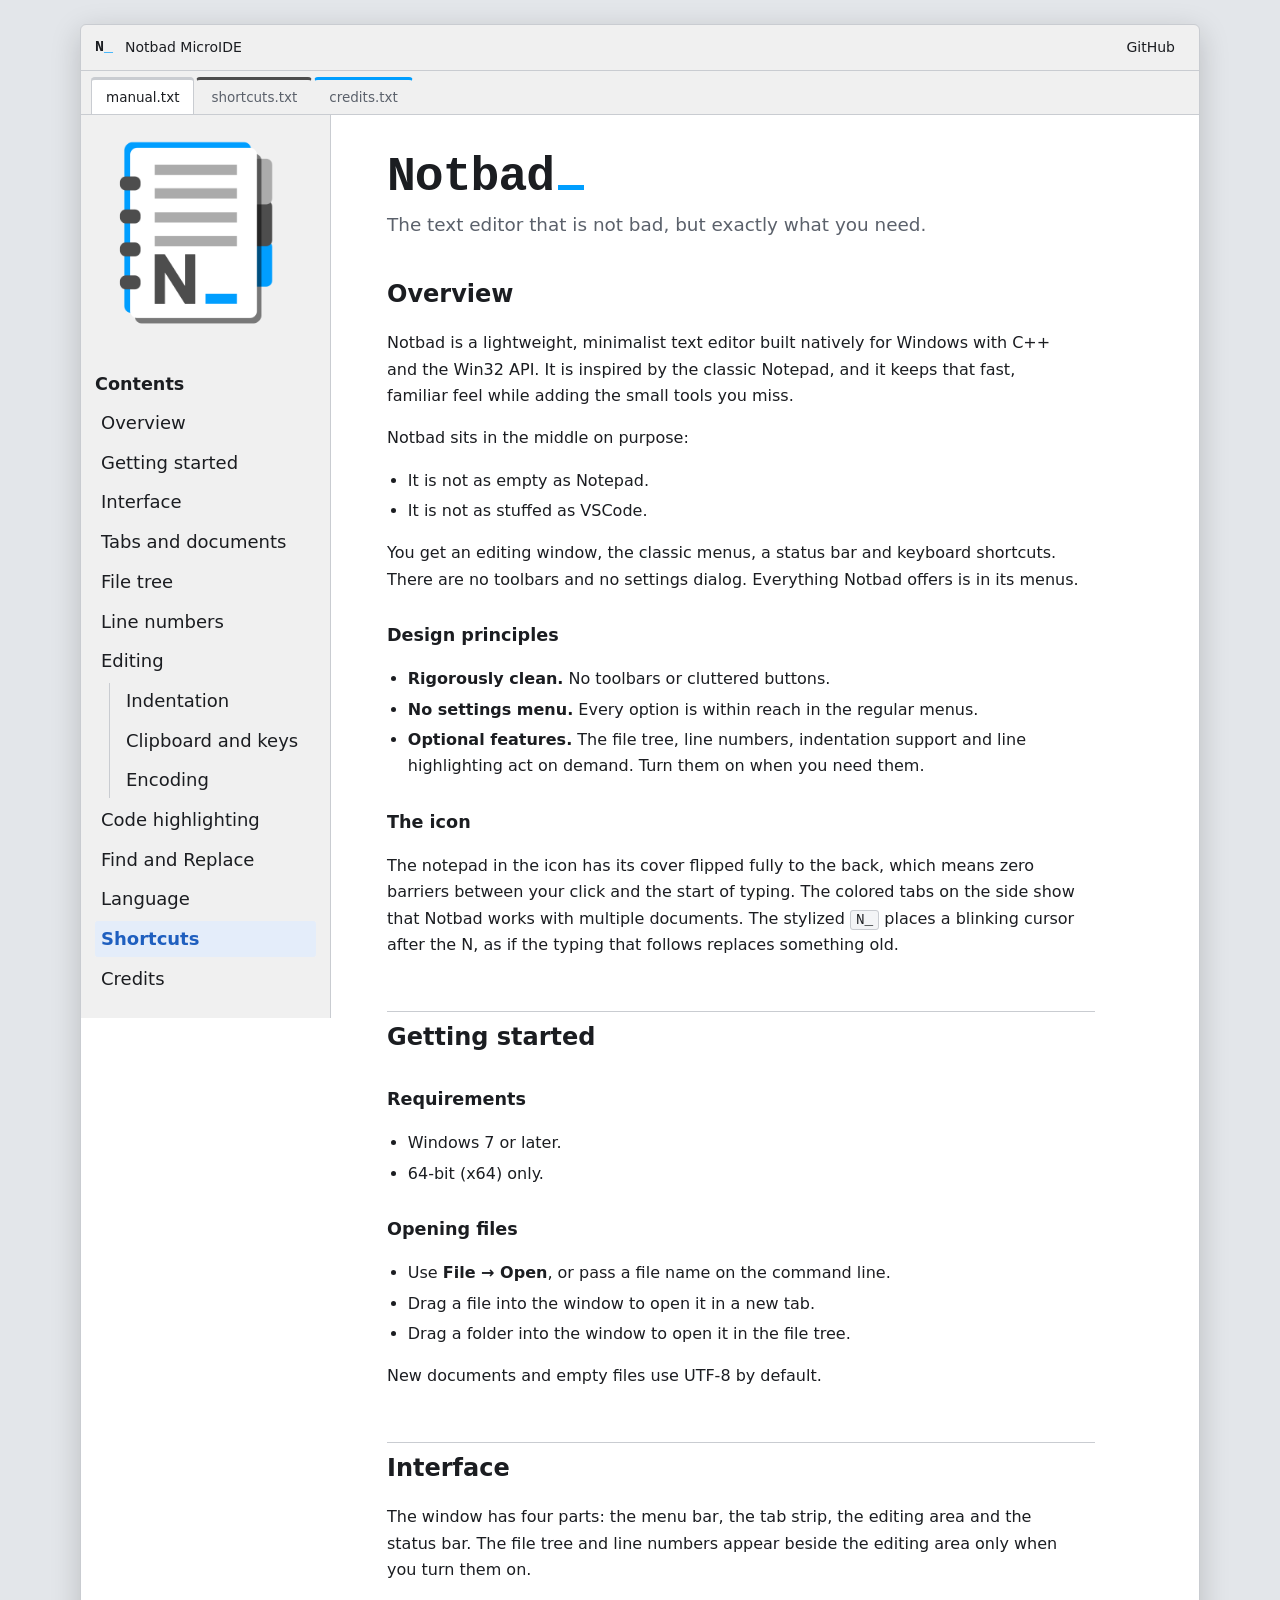
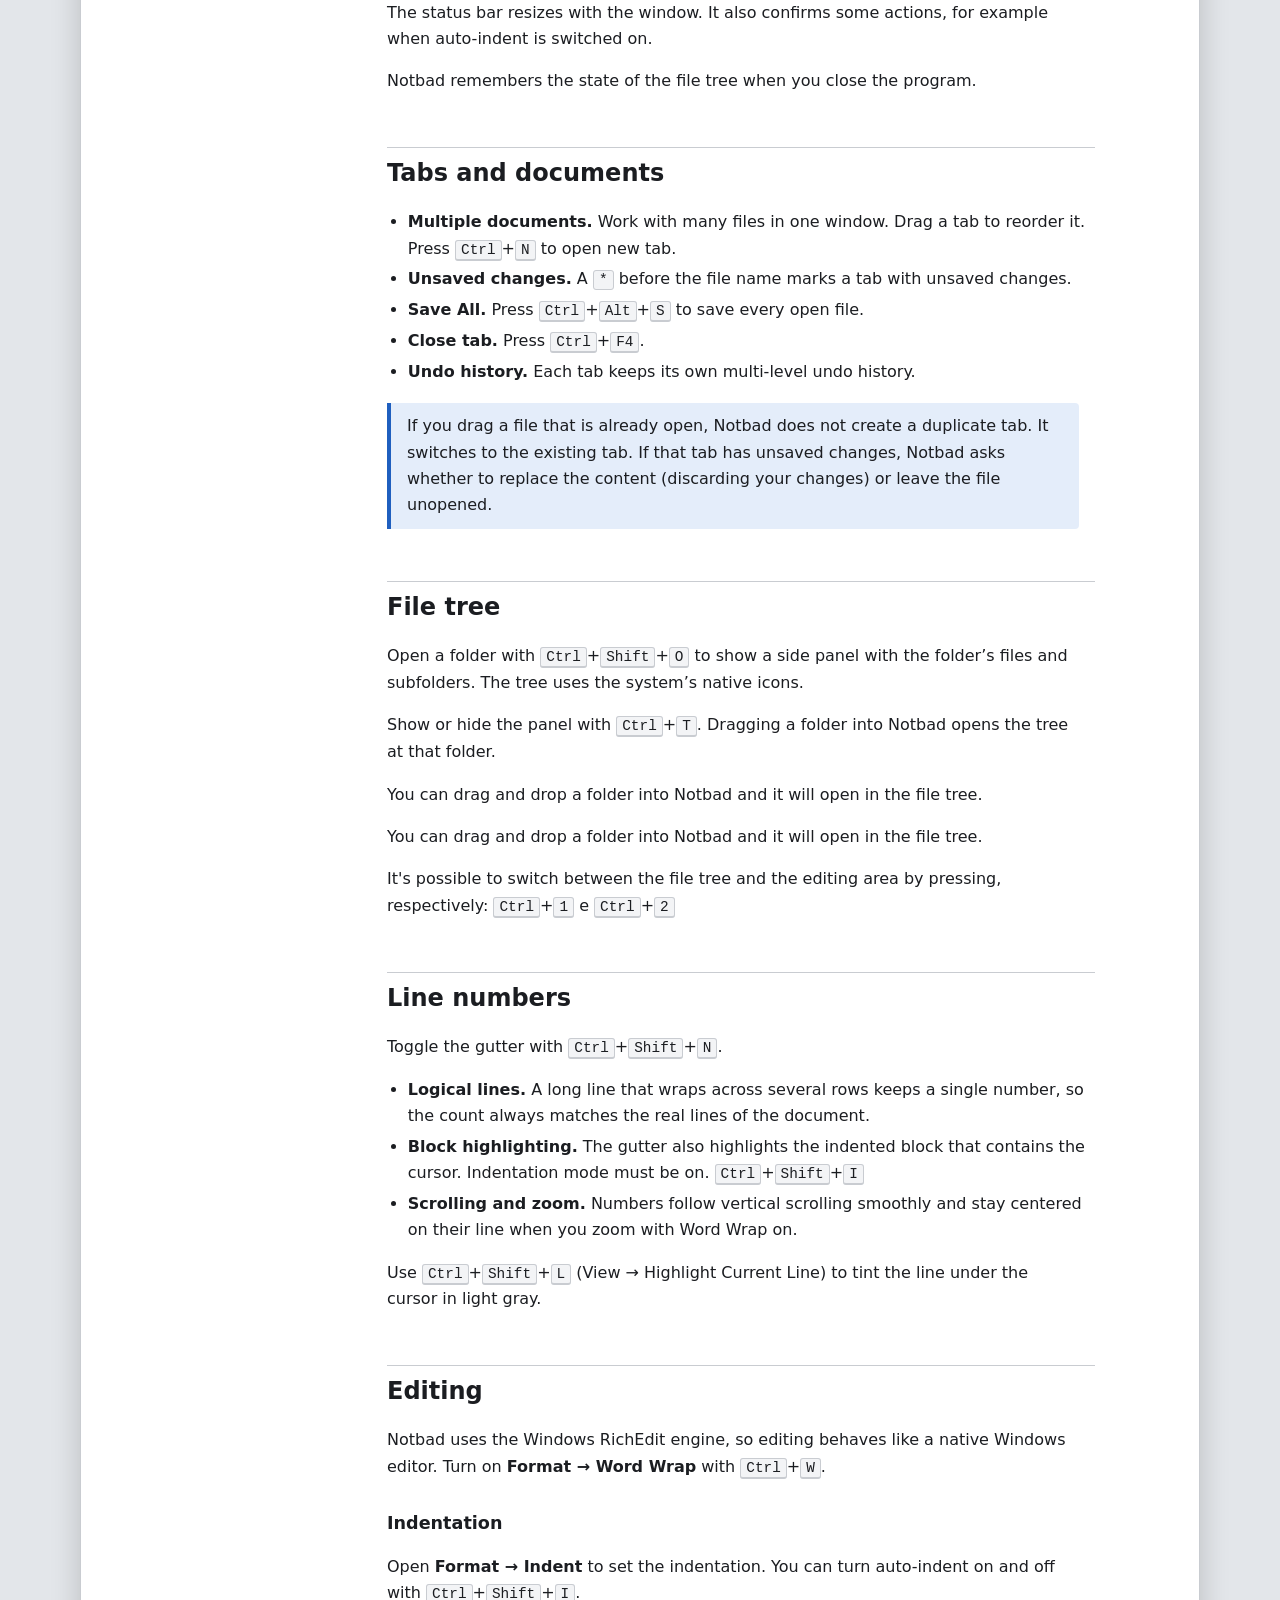
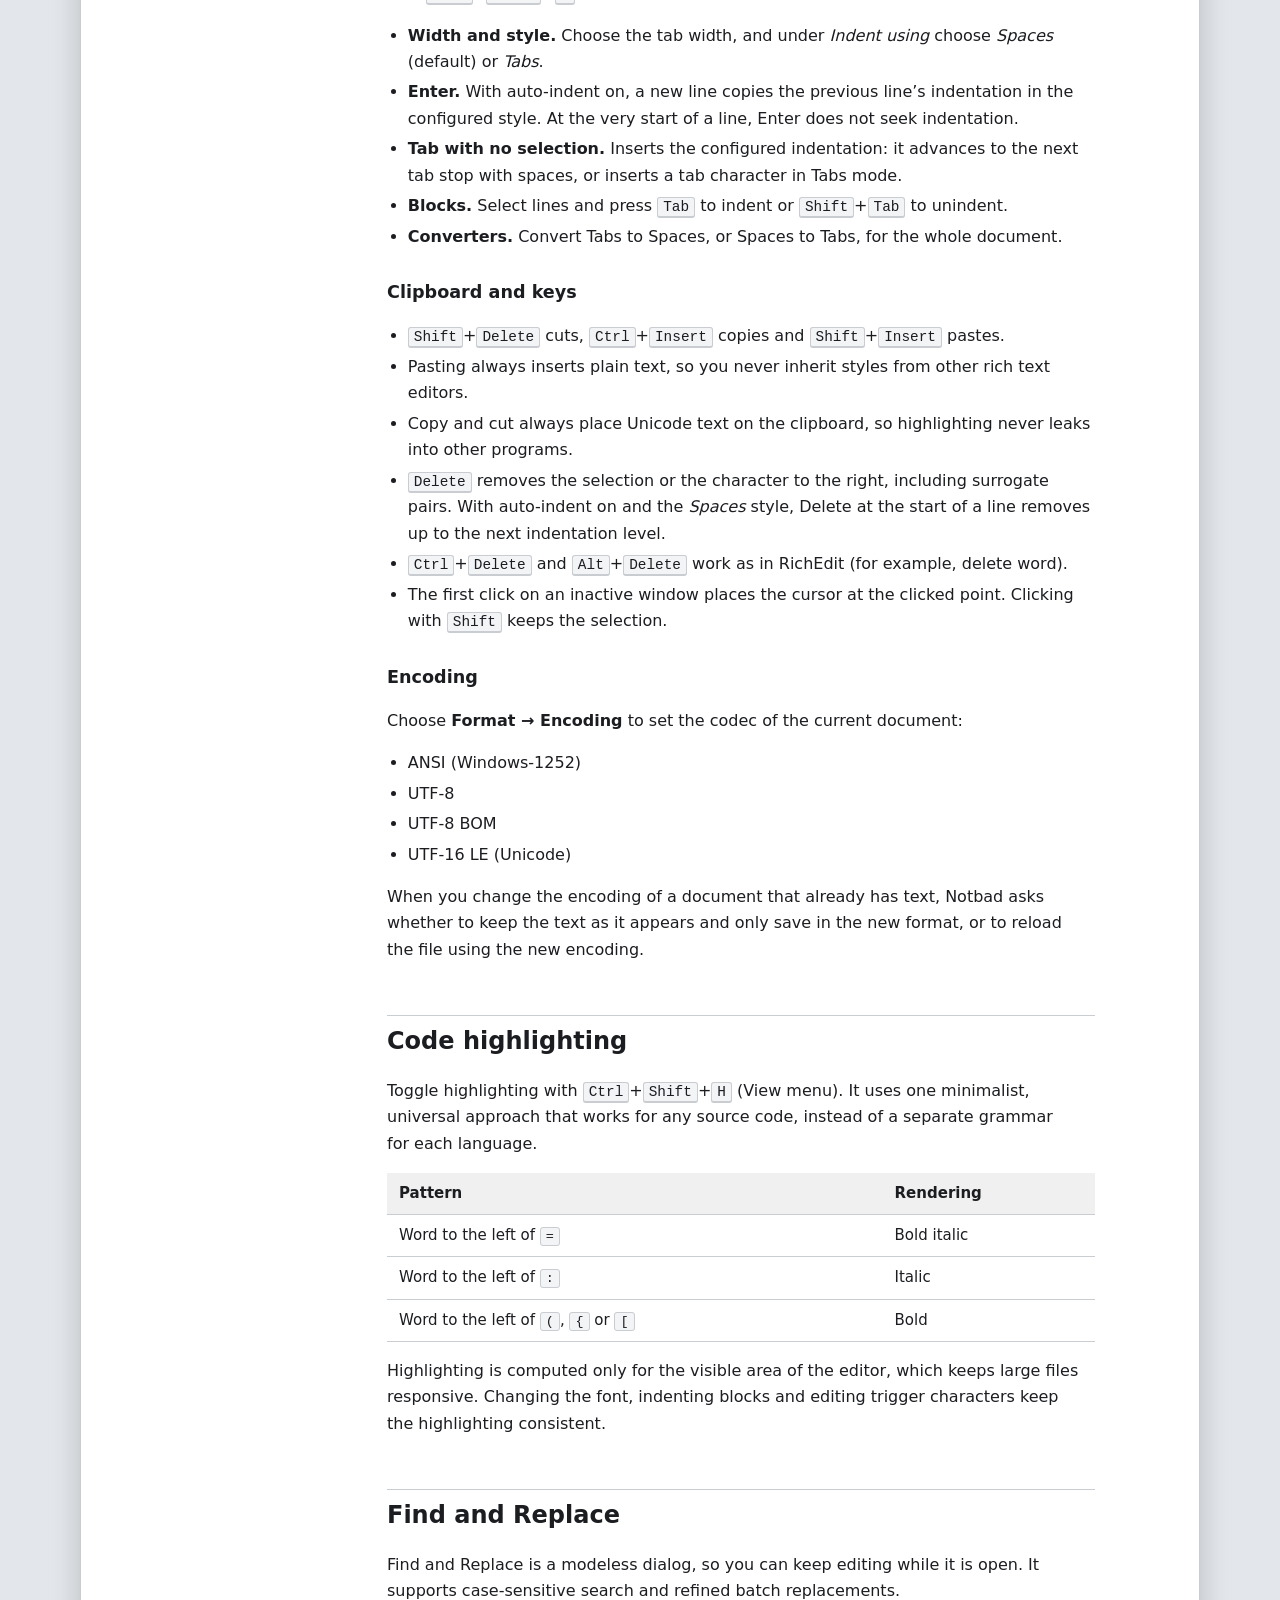
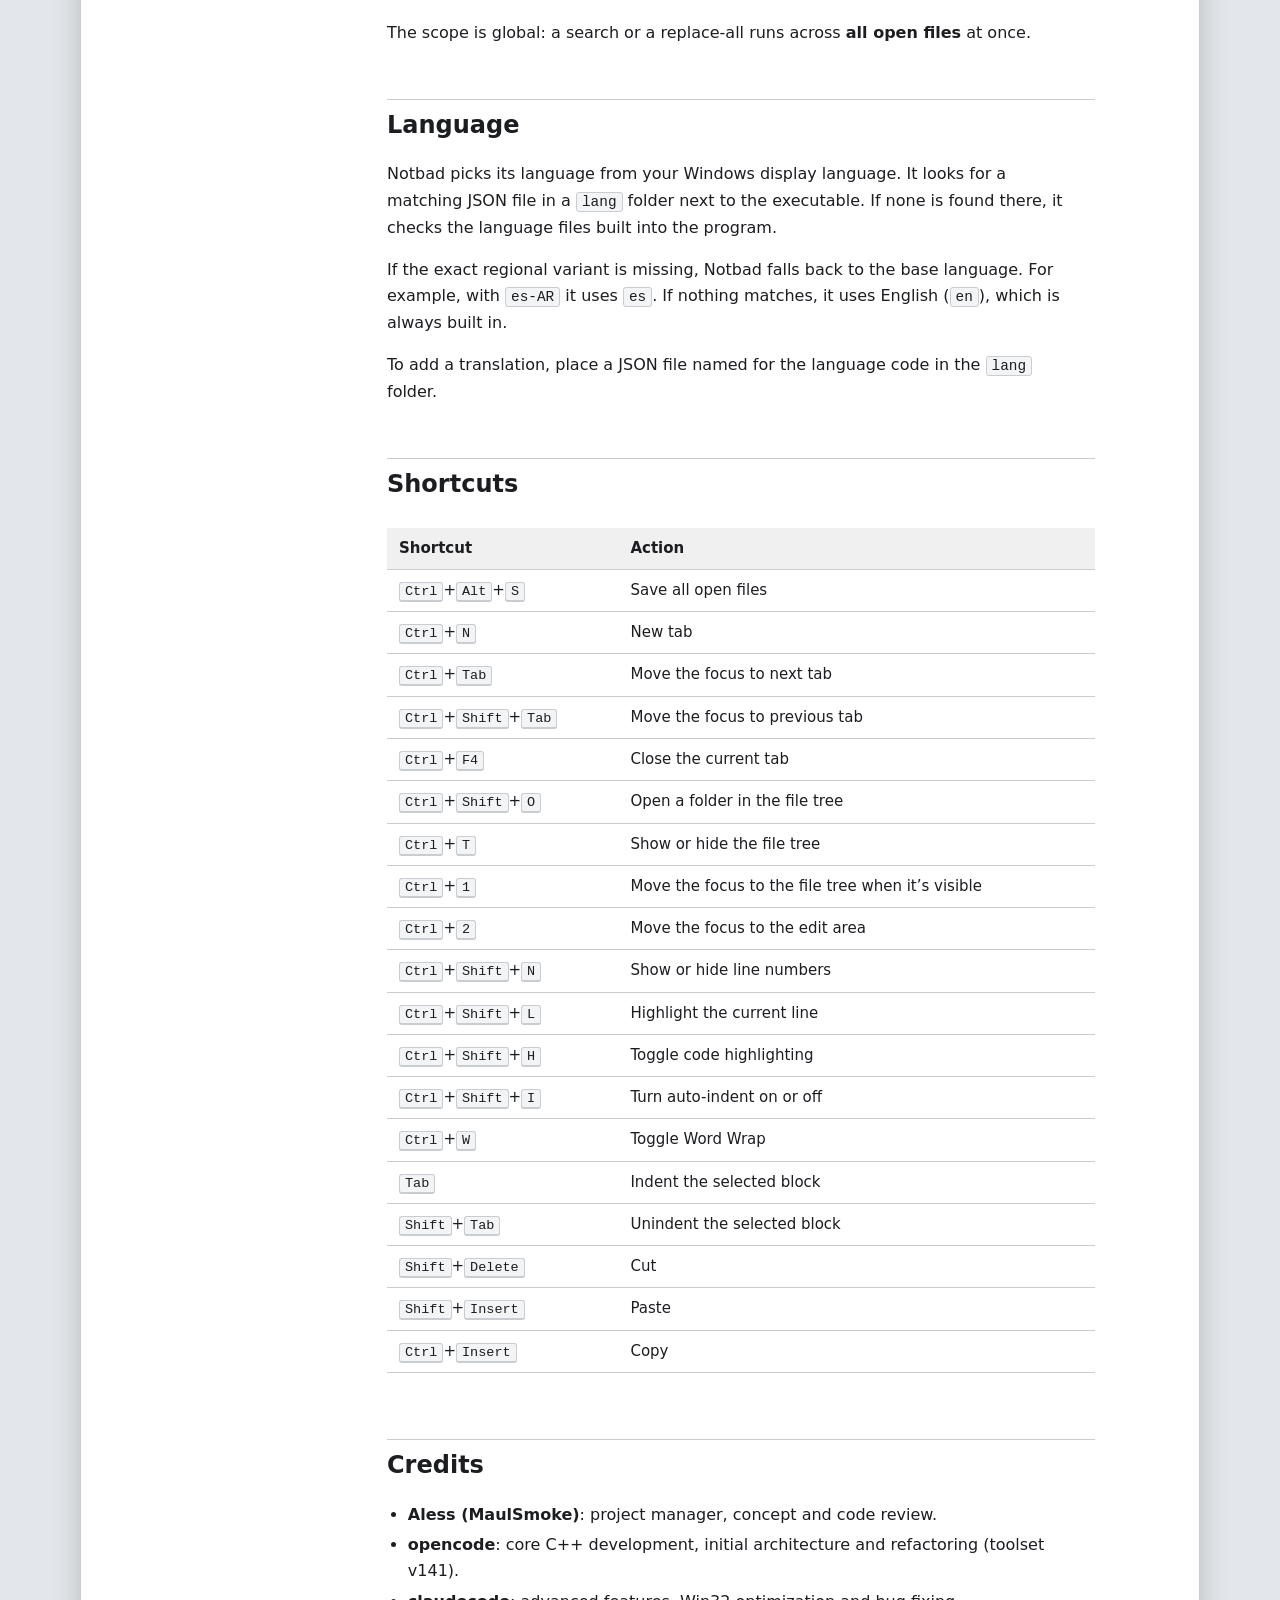
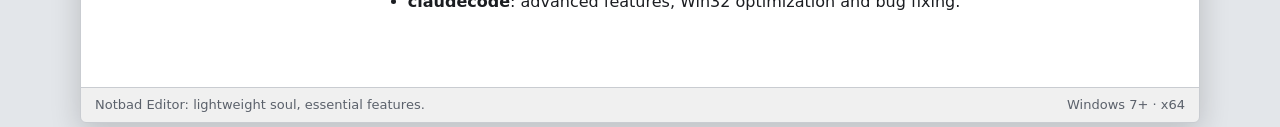
==== docs/index.html @ f1a621f6 "Add files via upload" ====
<!DOCTYPE html>
<html lang="en">
<head>
<meta charset="utf-8">
<meta name="viewport" content="width=device-width, initial-scale=1">
<title>Notbad MicroIDE</title>
<meta name="description" content="User manual for Notbad, the lightweight native Windows text editor that is not bad, but exactly what you need.">
<style>
:root{
  --desk:#e3e6ea; --win:#f0f0f0; --paper:#ffffff; --ink:#1b1d21; --muted:#5b616b;
  --line:#c9ccd1; --accent:#1f5fbf; --accent-soft:#e4edfa; --code:#f3f4f6;
  --logo-blue:#009eff; --tab1:#ababab; --tab2:#4d4d4d; --tab3:#009eff;
  --mono:Consolas,"Cascadia Mono","SFMono-Regular",Menlo,monospace;
  --sans:"Segoe UI",system-ui,-apple-system,Roboto,"Helvetica Neue",Arial,sans-serif;
}
@media (prefers-color-scheme:dark){
  :root{--desk:#14161a; --win:#2a2d33; --paper:#1d2025; --ink:#e6e8eb; --muted:#9aa1ab;
    --line:#3a3e46; --accent:#6aa3f5; --accent-soft:#22314a; --code:#262a31; --tab2:#8a8f98;}
}
*{box-sizing:border-box}
html{scroll-behavior:smooth;scroll-padding-top:24px}
body{margin:0;background:var(--desk);color:var(--ink);font:16px/1.65 var(--sans)}
a{color:var(--accent)}
:focus-visible{outline:2px solid var(--accent);outline-offset:2px}
@media (prefers-reduced-motion:reduce){html{scroll-behavior:auto}}

.window{max-width:1120px;margin:24px auto;background:var(--win);border:1px solid var(--line);border-radius:6px;overflow:hidden;box-shadow:0 8px 30px rgba(0,0,0,.18)}
.titlebar{display:flex;align-items:center;gap:12px;padding:8px 14px;font-size:14px;border-bottom:1px solid var(--line)}
.logo{font:700 15px var(--mono);color:var(--ink)}
.gh{margin-left:auto;padding:3px 10px;border-radius:3px;color:var(--ink);text-decoration:none}
.gh:hover{background:var(--accent-soft);color:var(--accent)}
.logo i{font-style:normal;color:var(--logo-blue)}
.tabs{display:flex;gap:2px;padding:6px 10px 0;border-bottom:1px solid var(--line);overflow-x:auto}
.tabs a{display:block;padding:6px 14px;font-size:13.5px;text-decoration:none;color:var(--muted);border:1px solid transparent;border-bottom:0;border-radius:4px 4px 0 0;border-top:3px solid var(--c);white-space:nowrap}
.tabs a:nth-child(1){--c:var(--tab1)}.tabs a:nth-child(2){--c:var(--tab2)}.tabs a:nth-child(3){--c:var(--tab3)}
.tabs a[aria-current]{background:var(--paper);color:var(--ink);border-color:var(--line)}

.body{display:grid;grid-template-columns:250px minmax(0,1fr);background:var(--paper)}
nav.tree{background:var(--win);border-right:1px solid var(--line);padding:18px 14px;font-size:18px;position:sticky;top:0;align-self:start;max-height:150vh;overflow:auto}
nav.tree p{margin:0 0 6px;color:var(--muted);font-size:13px}
nav.tree ul{list-style:none;margin:0;padding:0}
nav.tree ul ul{margin-left:14px;border-left:1px solid var(--line);padding-left:10px}
nav.tree a{display:block;padding:3px 6px;border-radius:3px;color:var(--ink);text-decoration:none}
nav.tree a:hover{background:var(--accent-soft)}
nav.tree a.on{background:var(--accent-soft);color:var(--accent);font-weight:600}
nav.tree img{width: 200px;}

main{padding:36px clamp(20px,5vw,56px) 56px;max-width:820px}
h1{font:700 clamp(2rem,5vw,3rem)/1.1 var(--mono);margin:0 0 6px;letter-spacing:-.02em}
h1 .cur{display:inline-block;width:.55em;height:.12em;background:var(--logo-blue);margin-left:.08em;vertical-align:baseline;animation:blink 1.1s steps(1) infinite}
@keyframes blink{50%{opacity:0}}
@media (prefers-reduced-motion:reduce){h1 .cur{animation:none}}
.lead{font-size:1.15rem;color:var(--muted);margin:0 0 28px;max-width:60ch}
h2{font-size:1.5rem;margin:52px 0 10px;padding-top:6px;border-top:1px solid var(--line)}
h3{font-size:1.1rem;margin:28px 0 6px}
p,li{max-width:68ch}
ul,ol{padding-left:1.3em}
li{margin:4px 0}
code,kbd{font-family:var(--mono);font-size:.9em;background:var(--code);border:1px solid var(--line);border-radius:3px;padding:1px 5px}
kbd{border-bottom-width:2px;white-space:nowrap}
.note{background:var(--accent-soft);border-left:4px solid var(--accent);padding:10px 16px;margin:18px 0;border-radius:0 4px 4px 0;max-width:68ch}
.note p{margin:0}
table{border-collapse:collapse;width:100%;font-size:15px;margin:14px 0}
th,td{text-align:left;padding:8px 12px;border-bottom:1px solid var(--line);vertical-align:top}
th{background:var(--win);font-weight:600}
.scroll{overflow-x:auto}
.status{display:flex;justify-content:space-between;gap:16px;flex-wrap:wrap;padding:6px 14px;font-size:13px;color:var(--muted);border-top:1px solid var(--line)}

@media (max-width:760px){
  .body{grid-template-columns:1fr}
  nav.tree{position:static;max-height:none;border-right:0;border-bottom:1px solid var(--line)}
  .window{margin:0;border-radius:0}
}
</style>
</head>
<body>
<div class="window">
  <div class="titlebar"><span class="logo">N<i>_</i></span><span>Notbad MicroIDE</span>
    <a class="gh" href="https://github.com/Aless-MaulSmoke/Notbad" target="_blank" rel="noopener">GitHub</a></div>
  <div class="tabs" aria-label="Quick links">
    <a href="#overview" aria-current="page">manual.txt</a>
    <a href="#shortcuts">shortcuts.txt</a>
    <a href="#credits">credits.txt</a>
  </div>
  
  <div class="body">
    <nav class="tree" aria-label="Table of contents">
      <img src="./images/notbad.png" /></p>
      <p><h3>Contents</h3></p>
      <ul>
        <li><a href="#overview">Overview</a></li>
        <li><a href="#getting-started">Getting started</a></li>
        <li><a href="#interface">Interface</a></li>
        <li><a href="#tabs">Tabs and documents</a></li>
        <li><a href="#tree">File tree</a></li>
        <li><a href="#lines">Line numbers</a></li>
        <li><a href="#editing">Editing</a>
          <ul>
            <li><a href="#indentation">Indentation</a></li>
            <li><a href="#clipboard">Clipboard and keys</a></li>
            <li><a href="#encoding">Encoding</a></li>
          </ul>
        </li>
        <li><a href="#highlighting">Code highlighting</a></li>
        <li><a href="#find">Find and Replace</a></li>
        <li><a href="#language">Language</a></li>
        <li><a href="#shortcuts">Shortcuts</a></li>
        <li><a href="#credits">Credits</a></li>
      </ul>
    </nav>

    <main>
      <h1>Notbad<span class="cur" aria-hidden="true"></span></h1>
      <p class="lead">The text editor that is not bad, but exactly what you need.</p>

      <section id="overview">
        <h2 style="border-top:0;margin-top:0">Overview</h2>
        <p>Notbad is a lightweight, minimalist text editor built natively for Windows with C++ and the Win32 API. It is inspired by the classic Notepad, and it keeps that fast, familiar feel while adding the small tools you miss.</p>
        <p>Notbad sits in the middle on purpose:</p>
        <ul>
          <li>It is not as empty as Notepad.</li>
          <li>It is not as stuffed as VSCode.</li>
        </ul>
        <p>You get an editing window, the classic menus, a status bar and keyboard shortcuts. There are no toolbars and no settings dialog. Everything Notbad offers is in its menus.</p>

        <h3>Design principles</h3>
        <ul>
          <li><strong>Rigorously clean.</strong> No toolbars or cluttered buttons.</li>
          <li><strong>No settings menu.</strong> Every option is within reach in the regular menus.</li>
          <li><strong>Optional features.</strong> The file tree, line numbers, indentation support and line highlighting act on demand. Turn them on when you need them.</li>
        </ul>

        <h3>The icon</h3>
        <p>The notepad in the icon has its cover flipped fully to the back, which means zero barriers between your click and the start of typing. The colored tabs on the side show that Notbad works with multiple documents. The stylized <code>N_</code> places a blinking cursor after the N, as if the typing that follows replaces something old.</p>
      </section>

      <section id="getting-started">
        <h2>Getting started</h2>
        <h3>Requirements</h3>
        <ul>
          <li>Windows 7 or later.</li>
          <li>64-bit (x64) only.</li>
        </ul>
        <h3>Opening files</h3>
        <ul>
          <li>Use <strong>File &rarr; Open</strong>, or pass a file name on the command line.</li>
          <li>Drag a file into the window to open it in a new tab.</li>
          <li>Drag a folder into the window to open it in the file tree.</li>
        </ul>
        <p>New documents and empty files use UTF-8 by default.</p>
      </section>

      <section id="interface">
        <h2>Interface</h2>
        <p>The window has four parts: the menu bar, the tab strip, the editing area and the status bar. The file tree and line numbers appear beside the editing area only when you turn them on.</p>
        <p>The status bar resizes with the window. It also confirms some actions, for example when auto-indent is switched on.</p>
        <p>Notbad remembers the state of the file tree when you close the program.</p>
      </section>

      <section id="tabs">
        <h2>Tabs and documents</h2>
        <ul>
          <li><strong>Multiple documents.</strong> Work with many files in one window. Drag a tab to reorder it. Press <kbd>Ctrl</kbd>+<kbd>N</kbd> to open new tab.</li>
          <li><strong>Unsaved changes.</strong> A <code>*</code> before the file name marks a tab with unsaved changes.</li>
          <li><strong>Save All.</strong> Press <kbd>Ctrl</kbd>+<kbd>Alt</kbd>+<kbd>S</kbd> to save every open file.</li>
          <li><strong>Close tab.</strong> Press <kbd>Ctrl</kbd>+<kbd>F4</kbd>.</li>
          <li><strong>Undo history.</strong> Each tab keeps its own multi-level undo history.</li>
        </ul>
        <div class="note"><p>If you drag a file that is already open, Notbad does not create a duplicate tab. It switches to the existing tab. If that tab has unsaved changes, Notbad asks whether to replace the content (discarding your changes) or leave the file unopened.</p></div>
      </section>

      <section id="tree">
        <h2>File tree</h2>
        <p>Open a folder with <kbd>Ctrl</kbd>+<kbd>Shift</kbd>+<kbd>O</kbd> to show a side panel with the folder’s files and subfolders. The tree uses the system’s native icons.</p>
        <p>Show or hide the panel with <kbd>Ctrl</kbd>+<kbd>T</kbd>. Dragging a folder into Notbad opens the tree at that folder.</p>
        <p>You can drag and drop a folder into Notbad and it will open in the file tree.</p>
        <p>You can drag and drop a folder into Notbad and it will open in the file tree.</p>
        <p>It's possible to switch between the file tree and the editing area by pressing, respectively: <kbd>Ctrl</kbd>+<kbd>1</kbd> e <kbd>Ctrl</kbd>+<kbd>2</kbd></p>
      </section>

      <section id="lines">
        <h2>Line numbers</h2>
        <p>Toggle the gutter with <kbd>Ctrl</kbd>+<kbd>Shift</kbd>+<kbd>N</kbd>.</p>
        <ul>
          <li><strong>Logical lines.</strong> A long line that wraps across several rows keeps a single number, so the count always matches the real lines of the document.</li>
          <li><strong>Block highlighting.</strong> The gutter also highlights the indented block that contains the cursor. Indentation mode must be on. <kbd>Ctrl</kbd>+<kbd>Shift</kbd>+<kbd>I</kbd></li>
          <li><strong>Scrolling and zoom.</strong> Numbers follow vertical scrolling smoothly and stay centered on their line when you zoom with Word Wrap on.</li>
        </ul>
        <p>Use <kbd>Ctrl</kbd>+<kbd>Shift</kbd>+<kbd>L</kbd> (View &rarr; Highlight Current Line) to tint the line under the cursor in light gray.</p>
      </section>

      <section id="editing">
        <h2>Editing</h2>
        <p>Notbad uses the Windows RichEdit engine, so editing behaves like a native Windows editor. Turn on <strong>Format &rarr; Word Wrap</strong> with <kbd>Ctrl</kbd>+<kbd>W</kbd>.</p>

        <h3 id="indentation">Indentation</h3>
        <p>Open <strong>Format &rarr; Indent</strong> to set the indentation. You can turn auto-indent on and off with <kbd>Ctrl</kbd>+<kbd>Shift</kbd>+<kbd>I</kbd>.</p>
        <ul>
          <li><strong>Width and style.</strong> Choose the tab width, and under <em>Indent using</em> choose <em>Spaces</em> (default) or <em>Tabs</em>.</li>
          <li><strong>Enter.</strong> With auto-indent on, a new line copies the previous line’s indentation in the configured style. At the very start of a line, Enter does not seek indentation.</li>
          <li><strong>Tab with no selection.</strong> Inserts the configured indentation: it advances to the next tab stop with spaces, or inserts a tab character in Tabs mode.</li>
          <li><strong>Blocks.</strong> Select lines and press <kbd>Tab</kbd> to indent or <kbd>Shift</kbd>+<kbd>Tab</kbd> to unindent.</li>
          <li><strong>Converters.</strong> Convert Tabs to Spaces, or Spaces to Tabs, for the whole document.</li>
        </ul>

        <h3 id="clipboard">Clipboard and keys</h3>
        <ul>
          <li><kbd>Shift</kbd>+<kbd>Delete</kbd> cuts, <kbd>Ctrl</kbd>+<kbd>Insert</kbd> copies and <kbd>Shift</kbd>+<kbd>Insert</kbd> pastes.</li>
          <li>Pasting always inserts plain text, so you never inherit styles from other rich text editors.</li>
          <li>Copy and cut always place Unicode text on the clipboard, so highlighting never leaks into other programs.</li>
          <li><kbd>Delete</kbd> removes the selection or the character to the right, including surrogate pairs. With auto-indent on and the <em>Spaces</em> style, Delete at the start of a line removes up to the next indentation level.</li>
          <li><kbd>Ctrl</kbd>+<kbd>Delete</kbd> and <kbd>Alt</kbd>+<kbd>Delete</kbd> work as in RichEdit (for example, delete word).</li>
          <li>The first click on an inactive window places the cursor at the clicked point. Clicking with <kbd>Shift</kbd> keeps the selection.</li>
        </ul>

        <h3 id="encoding">Encoding</h3>
        <p>Choose <strong>Format &rarr; Encoding</strong> to set the codec of the current document:</p>
        <ul>
          <li>ANSI (Windows-1252)</li>
          <li>UTF-8</li>
          <li>UTF-8 BOM</li>
          <li>UTF-16 LE (Unicode)</li>
        </ul>
        <p>When you change the encoding of a document that already has text, Notbad asks whether to keep the text as it appears and only save in the new format, or to reload the file using the new encoding.</p>
      </section>

      <section id="highlighting">
        <h2>Code highlighting</h2>
        <p>Toggle highlighting with <kbd>Ctrl</kbd>+<kbd>Shift</kbd>+<kbd>H</kbd> (View menu). It uses one minimalist, universal approach that works for any source code, instead of a separate grammar for each language.</p>
        <table>
          <tr><th>Pattern</th><th>Rendering</th></tr>
          <tr><td>Word to the left of <code>=</code></td><td>Bold italic</td></tr>
          <tr><td>Word to the left of <code>:</code></td><td>Italic</td></tr>
          <tr><td>Word to the left of <code>(</code>, <code>{</code> or <code>[</code></td><td>Bold</td></tr>
        </table>
        <p>Highlighting is computed only for the visible area of the editor, which keeps large files responsive. Changing the font, indenting blocks and editing trigger characters keep the highlighting consistent.</p>
      </section>

      <section id="find">
        <h2>Find and Replace</h2>
        <p>Find and Replace is a modeless dialog, so you can keep editing while it is open. It supports case-sensitive search and refined batch replacements.</p>
        <p>The scope is global: a search or a replace-all runs across <strong>all open files</strong> at once.</p>
      </section>

      <section id="language">
        <h2>Language</h2>
        <p>Notbad picks its language from your Windows display language. It looks for a matching JSON file in a <code>lang</code> folder next to the executable. If none is found there, it checks the language files built into the program.</p>
        <p>If the exact regional variant is missing, Notbad falls back to the base language. For example, with <code>es-AR</code> it uses <code>es</code>. If nothing matches, it uses English (<code>en</code>), which is always built in.</p>
        <p>To add a translation, place a JSON file named for the language code in the <code>lang</code> folder.</p>
      </section>

      <section id="shortcuts">
        <h2>Shortcuts</h2>
        <div class="scroll">
        <table>
          <tr><th>Shortcut</th><th>Action</th></tr>
          <tr><td><kbd>Ctrl</kbd>+<kbd>Alt</kbd>+<kbd>S</kbd></td><td>Save all open files</td></tr>
          <tr><td><kbd>Ctrl</kbd>+<kbd>N</kbd></td><td>New tab</td></tr>
          <tr><td><kbd>Ctrl</kbd>+<kbd>Tab</kbd></td><td>Move the focus to next tab</td></tr>
          <tr><td><kbd>Ctrl</kbd>+<kbd>Shift</kbd>+<kbd>Tab</kbd></td><td>Move the focus to previous tab</td></tr>
          <tr><td><kbd>Ctrl</kbd>+<kbd>F4</kbd></td><td>Close the current tab</td></tr>
          <tr><td><kbd>Ctrl</kbd>+<kbd>Shift</kbd>+<kbd>O</kbd></td><td>Open a folder in the file tree</td></tr>
          <tr><td><kbd>Ctrl</kbd>+<kbd>T</kbd></td><td>Show or hide the file tree</td></tr>
          <tr><td><kbd>Ctrl</kbd>+<kbd>1</kbd></td><td>Move the focus to the file tree when it’s visible</td></tr>
          <tr><td><kbd>Ctrl</kbd>+<kbd>2</kbd></td><td>Move the focus to the edit area</td></tr>
          <tr><td><kbd>Ctrl</kbd>+<kbd>Shift</kbd>+<kbd>N</kbd></td><td>Show or hide line numbers</td></tr>
          <tr><td><kbd>Ctrl</kbd>+<kbd>Shift</kbd>+<kbd>L</kbd></td><td>Highlight the current line</td></tr>
          <tr><td><kbd>Ctrl</kbd>+<kbd>Shift</kbd>+<kbd>H</kbd></td><td>Toggle code highlighting</td></tr>
          <tr><td><kbd>Ctrl</kbd>+<kbd>Shift</kbd>+<kbd>I</kbd></td><td>Turn auto-indent on or off</td></tr>
          <tr><td><kbd>Ctrl</kbd>+<kbd>W</kbd></td><td>Toggle Word Wrap</td></tr>
          <tr><td><kbd>Tab</kbd></td><td>Indent the selected block</td></tr>
          <tr><td><kbd>Shift</kbd>+<kbd>Tab</kbd></td><td>Unindent the selected block</td></tr>
          <tr><td><kbd>Shift</kbd>+<kbd>Delete</kbd></td><td>Cut</td></tr>
          <tr><td><kbd>Shift</kbd>+<kbd>Insert</kbd></td><td>Paste</td></tr>
          <tr><td><kbd>Ctrl</kbd>+<kbd>Insert</kbd></td><td>Copy</td></tr>
        </table>
        </div>
      </section>

      <section id="credits">
        <h2>Credits</h2>
        <ul>
          <li><strong>Aless (MaulSmoke)</strong>: project manager, concept and code review.</li>
          <li><strong>opencode</strong>: core C++ development, initial architecture and refactoring (toolset v141).</li>
          <li><strong>claudecode</strong>: advanced features, Win32 optimization and bug fixing.</li>
        </ul>
      </section>
    </main>
  </div>

  <div class="status"><span>Notbad Editor: lightweight soul, essential features.</span><span>Windows 7+ &middot; x64</span></div>
</div>

<script>
(function(){
  var links=[].slice.call(document.querySelectorAll('nav.tree a'));
  var map={};links.forEach(function(a){map[a.getAttribute('href').slice(1)]=a});
  var heads=[].slice.call(document.querySelectorAll('main section[id], main h3[id]'));
  if(!('IntersectionObserver' in window))return;
  var io=new IntersectionObserver(function(es){
    es.forEach(function(e){
      if(e.isIntersecting){
        links.forEach(function(a){a.classList.remove('on')});
        if(map[e.target.id])map[e.target.id].classList.add('on');
      }
    });
  },{rootMargin:'-10% 0px -80% 0px'});
  heads.forEach(function(h){io.observe(h)});
})();
</script>
</body>
</html>
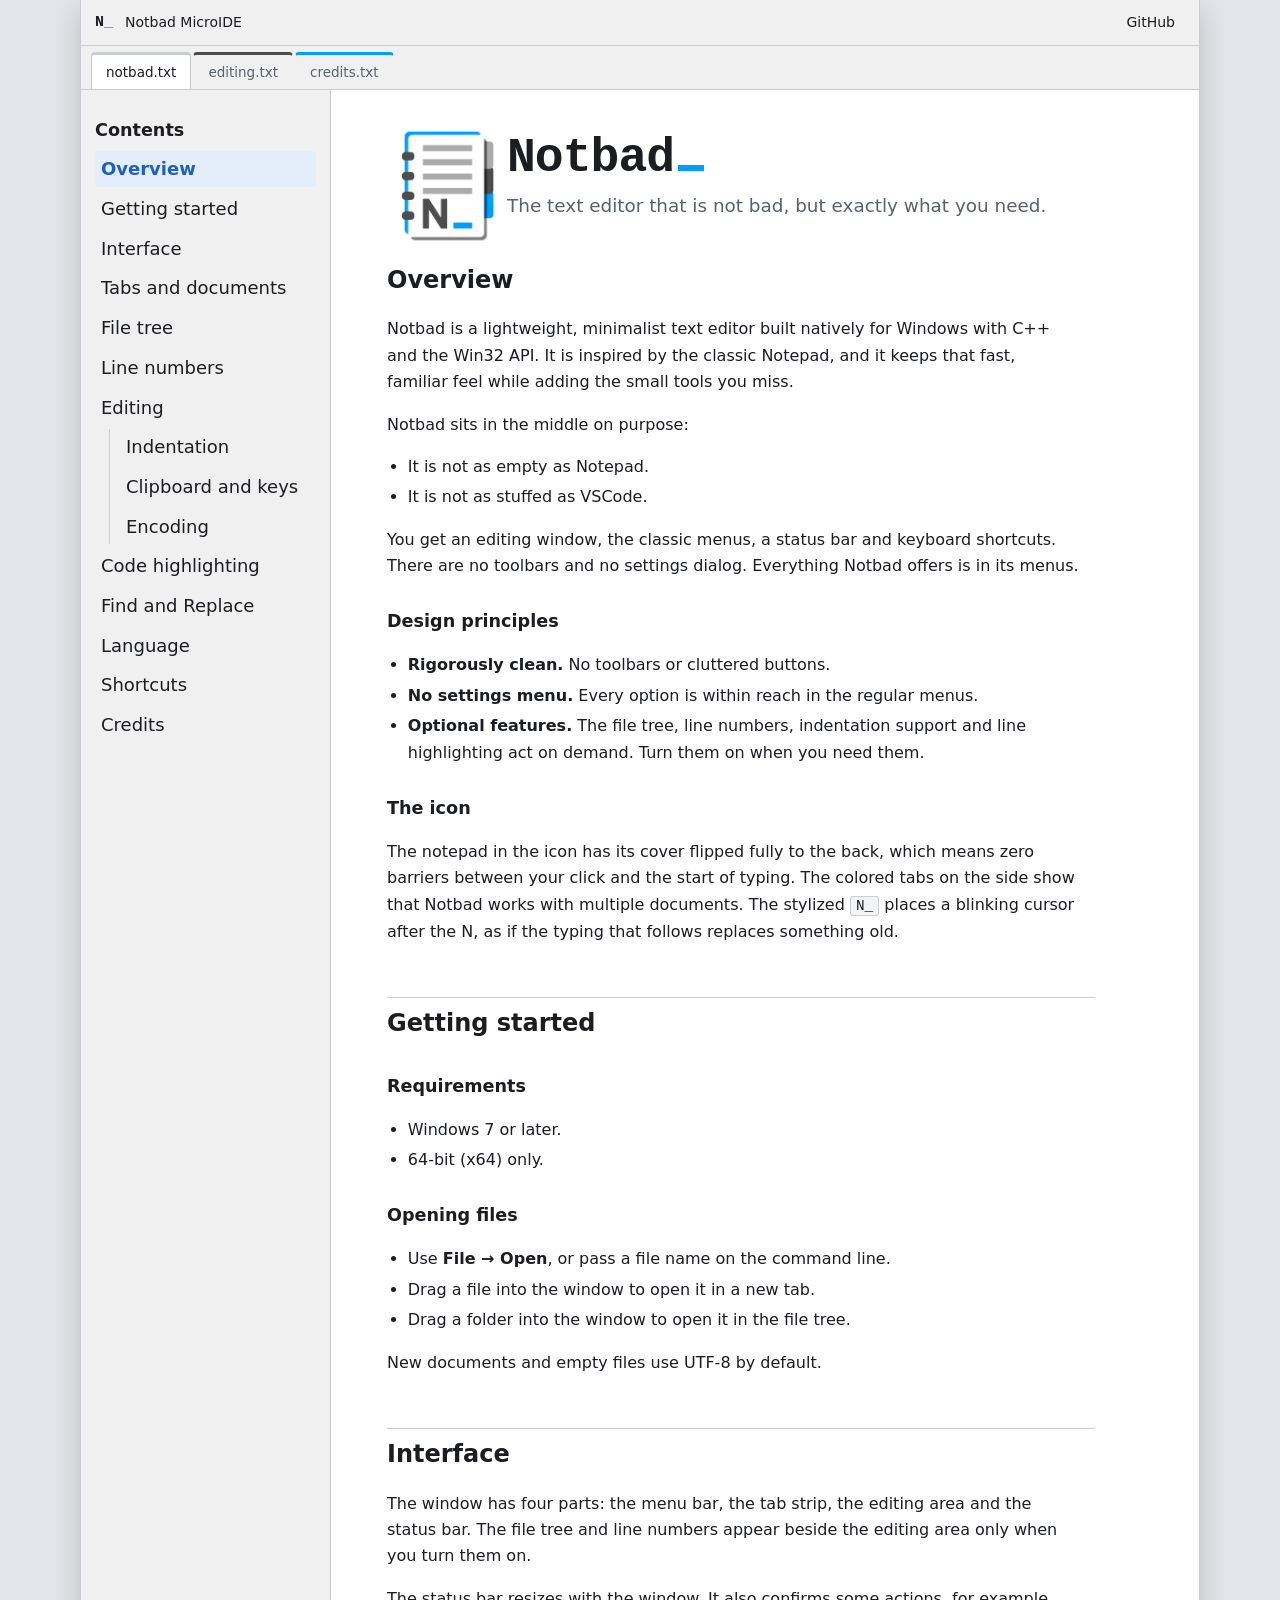
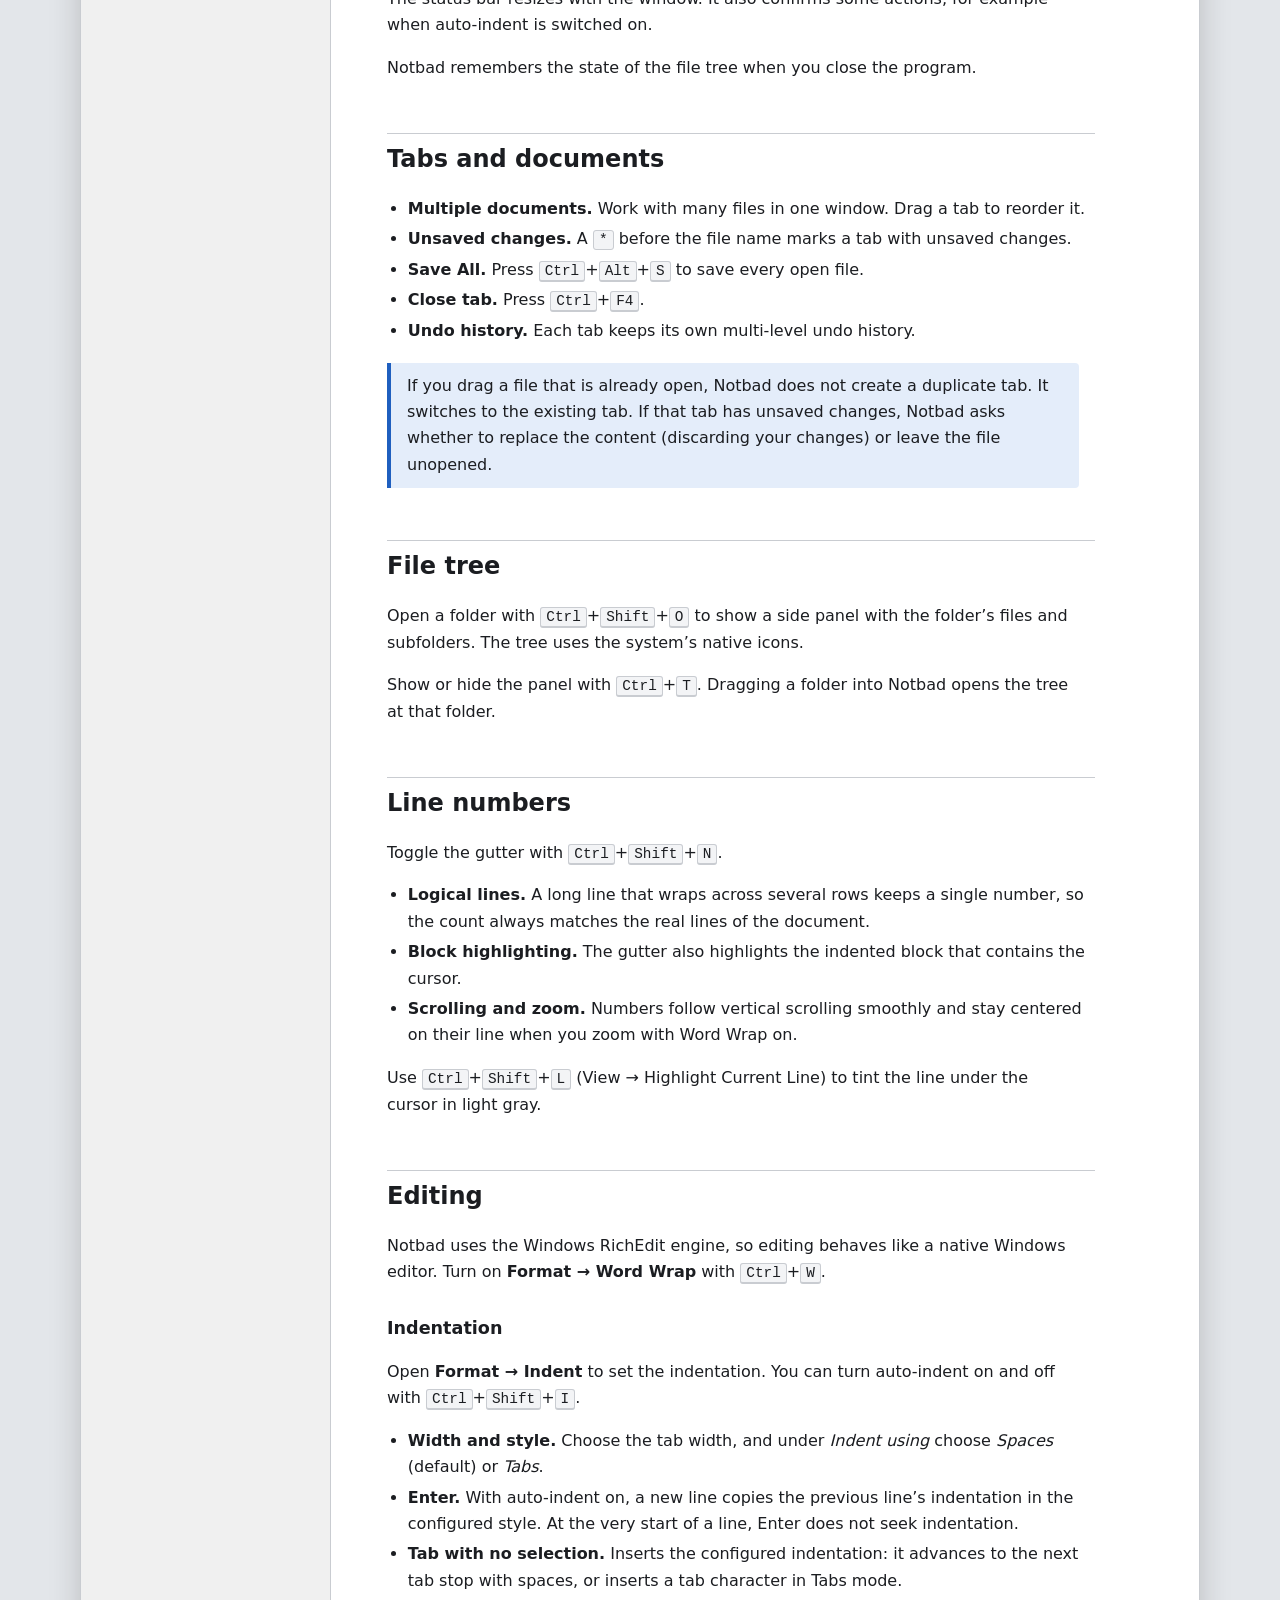
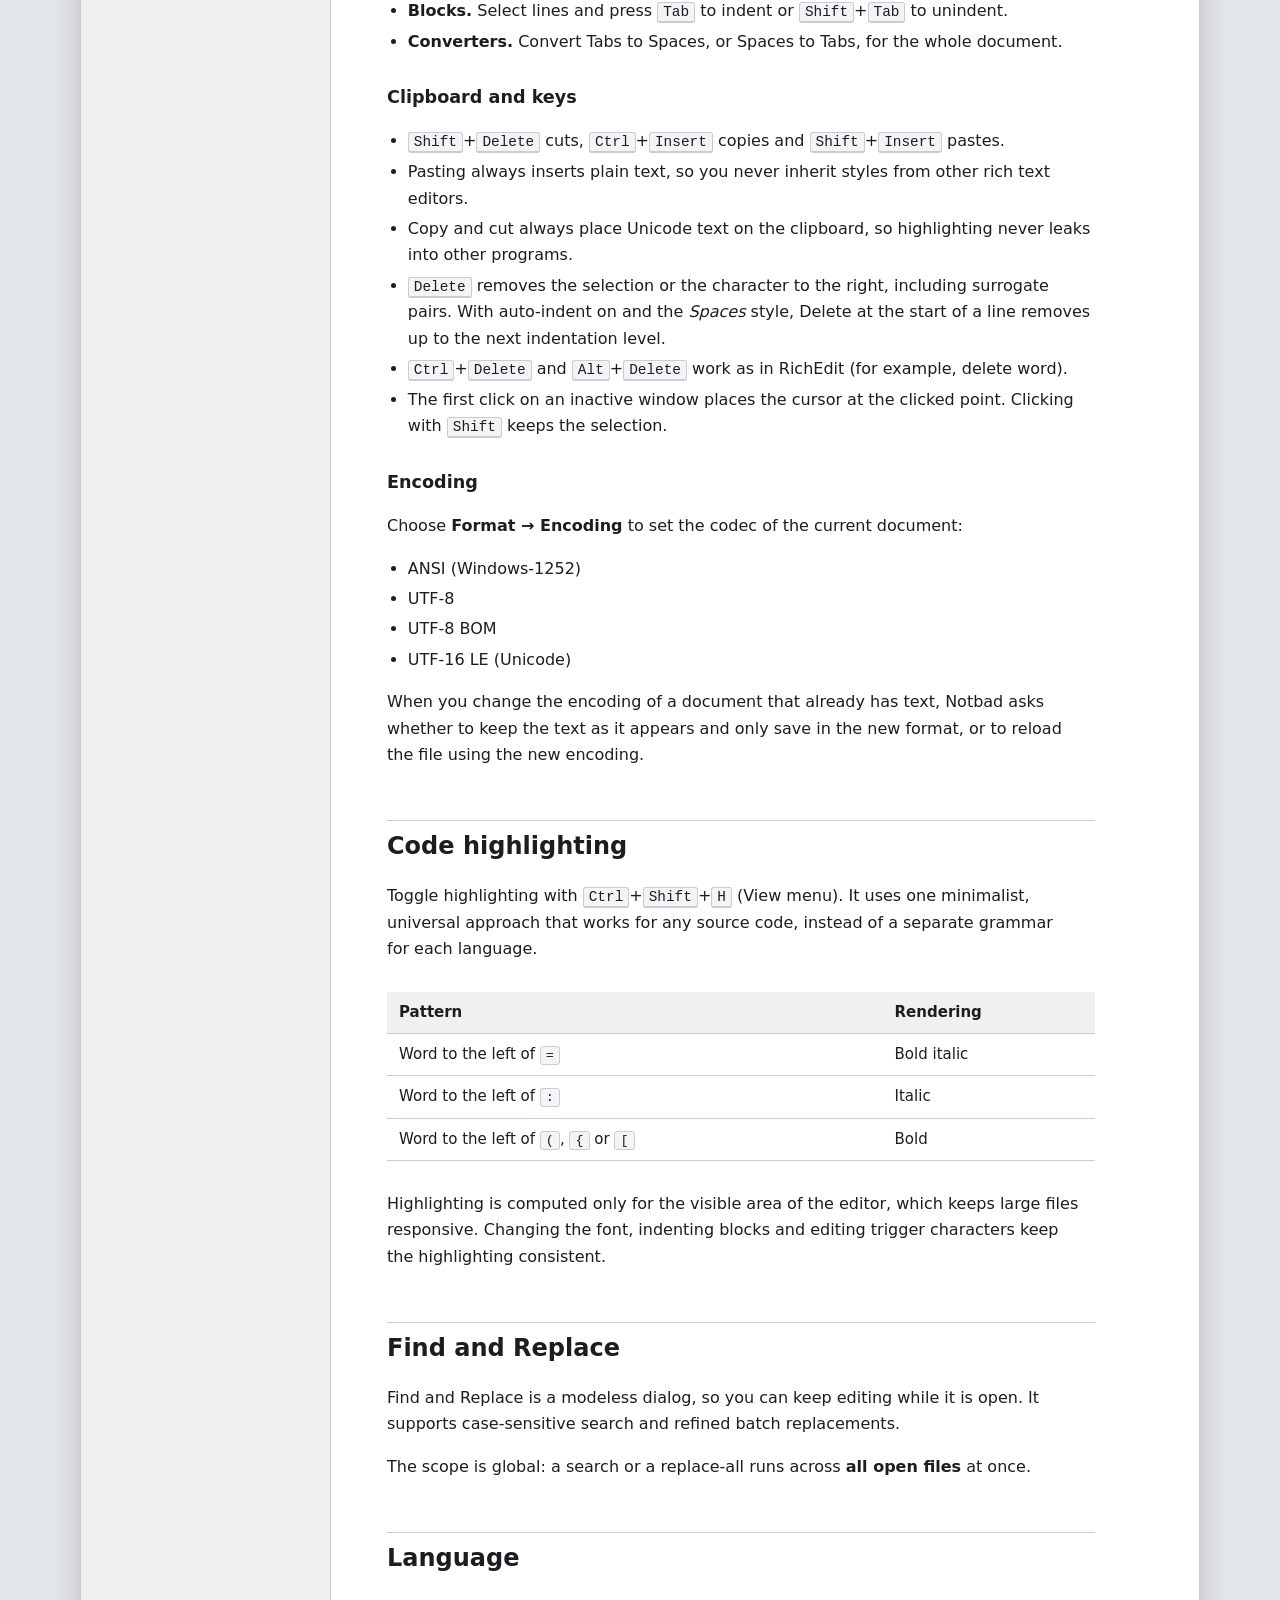
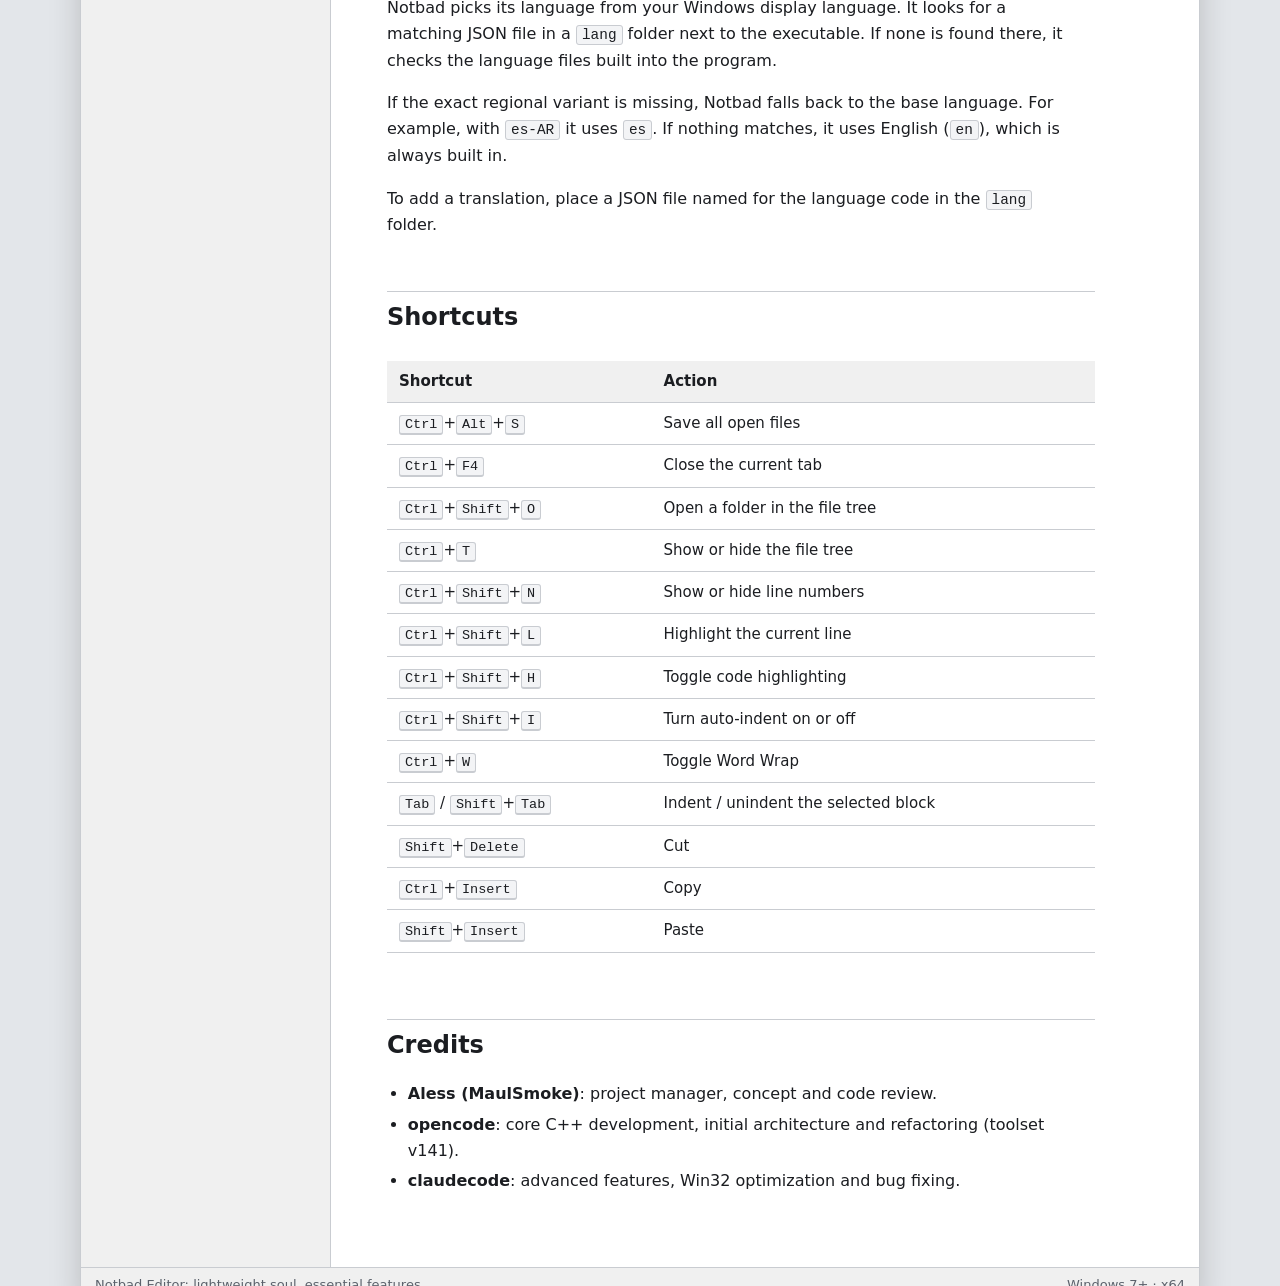
==== commit 9c0706ab: "Add files via upload" ====
--- a/docs/index.html
+++ b/docs/index.html
@@ -5,6 +5,7 @@
 <meta name="viewport" content="width=device-width, initial-scale=1">
 <title>Notbad MicroIDE</title>
 <meta name="description" content="User manual for Notbad, the lightweight native Windows text editor that is not bad, but exactly what you need.">
+<script>document.documentElement.className+=" js"</script>
 <style>
 :root{
   --desk:#e3e6ea; --win:#f0f0f0; --paper:#ffffff; --ink:#1b1d21; --muted:#5b616b;
@@ -18,13 +19,14 @@
     --line:#3a3e46; --accent:#6aa3f5; --accent-soft:#22314a; --code:#262a31; --tab2:#8a8f98;}
 }
 *{box-sizing:border-box}
-html{scroll-behavior:smooth;scroll-padding-top:24px}
+html{scroll-behavior:smooth;scroll-padding-top:calc(var(--topbar-h,90px) + 16px)}
 body{margin:0;background:var(--desk);color:var(--ink);font:16px/1.65 var(--sans)}
 a{color:var(--accent)}
 :focus-visible{outline:2px solid var(--accent);outline-offset:2px}
 @media (prefers-reduced-motion:reduce){html{scroll-behavior:auto}}
 
-.window{max-width:1120px;margin:24px auto;background:var(--win);border:1px solid var(--line);border-radius:6px;overflow:hidden;box-shadow:0 8px 30px rgba(0,0,0,.18)}
+.window{max-width:1120px;margin:0 auto;background:var(--win);border:1px solid var(--line);border-width:0 1px;border-radius:0;box-shadow:0 8px 30px rgba(0,0,0,.18)}
+.topbar{position:sticky;top:0;z-index:200;background:var(--win)}
 .titlebar{display:flex;align-items:center;gap:12px;padding:8px 14px;font-size:14px;border-bottom:1px solid var(--line)}
 .logo{font:700 15px var(--mono);color:var(--ink)}
 .gh{margin-left:auto;padding:3px 10px;border-radius:3px;color:var(--ink);text-decoration:none}
@@ -36,16 +38,22 @@
 .tabs a[aria-current]{background:var(--paper);color:var(--ink);border-color:var(--line)}
 
 .body{display:grid;grid-template-columns:250px minmax(0,1fr);background:var(--paper)}
-nav.tree{background:var(--win);border-right:1px solid var(--line);padding:18px 14px;font-size:18px;position:sticky;top:0;align-self:start;max-height:150vh;overflow:auto}
+nav.tree{background:var(--win);border-right:1px solid var(--line);padding:18px 14px;font-size:18px;}
 nav.tree p{margin:0 0 6px;color:var(--muted);font-size:13px}
 nav.tree ul{list-style:none;margin:0;padding:0}
 nav.tree ul ul{margin-left:14px;border-left:1px solid var(--line);padding-left:10px}
 nav.tree a{display:block;padding:3px 6px;border-radius:3px;color:var(--ink);text-decoration:none}
 nav.tree a:hover{background:var(--accent-soft)}
 nav.tree a.on{background:var(--accent-soft);color:var(--accent);font-weight:600}
-nav.tree img{width: 200px;}
+main img{width:200px}
 
 main{padding:36px clamp(20px,5vw,56px) 56px;max-width:820px}
+#notbad {
+    display: grid;
+    grid-template-columns: 120px 1fr;
+    align-items: center; 
+}
+#notbad img {width: 100% }
 h1{font:700 clamp(2rem,5vw,3rem)/1.1 var(--mono);margin:0 0 6px;letter-spacing:-.02em}
 h1 .cur{display:inline-block;width:.55em;height:.12em;background:var(--logo-blue);margin-left:.08em;vertical-align:baseline;animation:blink 1.1s steps(1) infinite}
 @keyframes blink{50%{opacity:0}}
@@ -66,27 +74,55 @@
 .scroll{overflow-x:auto}
 .status{display:flex;justify-content:space-between;gap:16px;flex-wrap:wrap;padding:6px 14px;font-size:13px;color:var(--muted);border-top:1px solid var(--line)}
 
+.menu-btn{display:none;width:36px;height:36px;padding:0;border:0;border-radius:4px;background:transparent;cursor:pointer;position:relative;flex:none}
+.menu-btn:hover{background:var(--accent-soft)}
+.menu-btn span{position:absolute;left:8px;right:8px;height:2px;background:var(--ink);border-radius:2px;transition:transform .2s,opacity .2s,top .2s}
+.menu-btn span:nth-child(1){top:11px}
+.menu-btn span:nth-child(2){top:17px}
+.menu-btn span:nth-child(3){top:23px}
+.menu-btn[aria-expanded="true"] span:nth-child(1){top:17px;transform:rotate(45deg)}
+.menu-btn[aria-expanded="true"] span:nth-child(2){opacity:0}
+.menu-btn[aria-expanded="true"] span:nth-child(3){top:17px;transform:rotate(-45deg)}
+@media (prefers-reduced-motion:reduce){.menu-btn span{transition:none}}
+nav.tree .nav-title{margin:8px 0 6px;font-size:1.1rem;font-weight:600;color:var(--ink)}
+nav.tree img{display:block;max-width:100%;height:auto}
+
 @media (max-width:760px){
+  .window{margin:0;border-radius:0;border-left:0;border-right:0}
+  .titlebar{min-height:52px}
+  .menu-btn{display:block}
   .body{grid-template-columns:1fr}
   nav.tree{position:static;max-height:none;border-right:0;border-bottom:1px solid var(--line)}
-  .window{margin:0;border-radius:0}
+  .js nav.tree{position:fixed;top:0;left:0;bottom:auto;width:70%;max-width:320px;height:100vh;height:100dvh;z-index:100;max-height:none;border:0;border-right:1px solid var(--line);padding:calc(var(--topbar-h,96px) + 16px) 16px calc(40px + env(safe-area-inset-bottom,0px));overflow-y:auto;overscroll-behavior:contain;-webkit-overflow-scrolling:touch;font-size:17px;line-height:1.3;transform:translateX(-100%);visibility:hidden;transition:transform .25s ease,visibility 0s linear .25s}
+  .js nav.tree.open{transform:none;visibility:visible;box-shadow:4px 0 20px rgba(0,0,0,.25);transition:transform .25s ease,visibility 0s}
+  body::after{content:"";position:fixed;inset:0;z-index:90;background:rgba(0,0,0,.4);opacity:0;pointer-events:none;transition:opacity .25s ease}
+  body.menu-open::after{opacity:1;pointer-events:auto}
+  @media (prefers-reduced-motion:reduce){.js nav.tree,.js nav.tree.open,body::after{transition:none}}
+  .js nav.tree li{margin:0}
+  .js nav.tree a{padding:8px}
+  .js nav.tree ul ul{margin-left:18px}
+  .js nav.tree img{margin:0 auto 12px;width:140px}
+  body.menu-open{overflow:hidden}
 }
 </style>
 </head>
 <body>
 <div class="window">
-  <div class="titlebar"><span class="logo">N<i>_</i></span><span>Notbad MicroIDE</span>
+  <header class="topbar">
+  <div class="titlebar">
+    <button class="menu-btn" id="menuBtn" type="button" aria-label="Open menu" aria-expanded="false" aria-controls="toc"><span></span><span></span><span></span></button>
+    <span class="logo">N<i>_</i></span><span>Notbad MicroIDE</span>
     <a class="gh" href="https://github.com/Aless-MaulSmoke/Notbad" target="_blank" rel="noopener">GitHub</a></div>
   <div class="tabs" aria-label="Quick links">
-    <a href="#overview" aria-current="page">manual.txt</a>
-    <a href="#shortcuts">shortcuts.txt</a>
+    <a href="#notbad" aria-current="page">notbad.txt</a>
+    <a href="#editing">editing.txt</a>
     <a href="#credits">credits.txt</a>
   </div>
-  
+  </header>
+
   <div class="body">
-    <nav class="tree" aria-label="Table of contents">
-      <img src="./images/notbad.png" /></p>
-      <p><h3>Contents</h3></p>
+    <nav class="tree" id="toc" aria-label="Table of contents">
+      <p class="nav-title">Contents</p>
       <ul>
         <li><a href="#overview">Overview</a></li>
         <li><a href="#getting-started">Getting started</a></li>
@@ -110,8 +146,15 @@
     </nav>
 
     <main>
-      <h1>Notbad<span class="cur" aria-hidden="true"></span></h1>
-      <p class="lead">The text editor that is not bad, but exactly what you need.</p>
+      <div id="notbad">
+         <div>
+            <img src="./images/notbad.png" alt="Notbad logo">
+         </div>
+         <div>
+            <h1>Notbad<span class="cur" aria-hidden="true"></span></h1>
+            <p class="lead">The text editor that is not bad, but exactly what you need.</p>
+         </div>
+      </div>
 
       <section id="overview">
         <h2 style="border-top:0;margin-top:0">Overview</h2>
@@ -160,7 +203,7 @@
       <section id="tabs">
         <h2>Tabs and documents</h2>
         <ul>
-          <li><strong>Multiple documents.</strong> Work with many files in one window. Drag a tab to reorder it. Press <kbd>Ctrl</kbd>+<kbd>N</kbd> to open new tab.</li>
+          <li><strong>Multiple documents.</strong> Work with many files in one window. Drag a tab to reorder it.</li>
           <li><strong>Unsaved changes.</strong> A <code>*</code> before the file name marks a tab with unsaved changes.</li>
           <li><strong>Save All.</strong> Press <kbd>Ctrl</kbd>+<kbd>Alt</kbd>+<kbd>S</kbd> to save every open file.</li>
           <li><strong>Close tab.</strong> Press <kbd>Ctrl</kbd>+<kbd>F4</kbd>.</li>
@@ -173,9 +216,6 @@
         <h2>File tree</h2>
         <p>Open a folder with <kbd>Ctrl</kbd>+<kbd>Shift</kbd>+<kbd>O</kbd> to show a side panel with the folder’s files and subfolders. The tree uses the system’s native icons.</p>
         <p>Show or hide the panel with <kbd>Ctrl</kbd>+<kbd>T</kbd>. Dragging a folder into Notbad opens the tree at that folder.</p>
-        <p>You can drag and drop a folder into Notbad and it will open in the file tree.</p>
-        <p>You can drag and drop a folder into Notbad and it will open in the file tree.</p>
-        <p>It's possible to switch between the file tree and the editing area by pressing, respectively: <kbd>Ctrl</kbd>+<kbd>1</kbd> e <kbd>Ctrl</kbd>+<kbd>2</kbd></p>
       </section>
 
       <section id="lines">
@@ -183,7 +223,7 @@
         <p>Toggle the gutter with <kbd>Ctrl</kbd>+<kbd>Shift</kbd>+<kbd>N</kbd>.</p>
         <ul>
           <li><strong>Logical lines.</strong> A long line that wraps across several rows keeps a single number, so the count always matches the real lines of the document.</li>
-          <li><strong>Block highlighting.</strong> The gutter also highlights the indented block that contains the cursor. Indentation mode must be on. <kbd>Ctrl</kbd>+<kbd>Shift</kbd>+<kbd>I</kbd></li>
+          <li><strong>Block highlighting.</strong> The gutter also highlights the indented block that contains the cursor.</li>
           <li><strong>Scrolling and zoom.</strong> Numbers follow vertical scrolling smoothly and stay centered on their line when you zoom with Word Wrap on.</li>
         </ul>
         <p>Use <kbd>Ctrl</kbd>+<kbd>Shift</kbd>+<kbd>L</kbd> (View &rarr; Highlight Current Line) to tint the line under the cursor in light gray.</p>
@@ -227,12 +267,14 @@
       <section id="highlighting">
         <h2>Code highlighting</h2>
         <p>Toggle highlighting with <kbd>Ctrl</kbd>+<kbd>Shift</kbd>+<kbd>H</kbd> (View menu). It uses one minimalist, universal approach that works for any source code, instead of a separate grammar for each language.</p>
+        <div class="scroll">
         <table>
           <tr><th>Pattern</th><th>Rendering</th></tr>
           <tr><td>Word to the left of <code>=</code></td><td>Bold italic</td></tr>
           <tr><td>Word to the left of <code>:</code></td><td>Italic</td></tr>
           <tr><td>Word to the left of <code>(</code>, <code>{</code> or <code>[</code></td><td>Bold</td></tr>
         </table>
+        </div>
         <p>Highlighting is computed only for the visible area of the editor, which keeps large files responsive. Changing the font, indenting blocks and editing trigger characters keep the highlighting consistent.</p>
       </section>
 
@@ -255,24 +297,18 @@
         <table>
           <tr><th>Shortcut</th><th>Action</th></tr>
           <tr><td><kbd>Ctrl</kbd>+<kbd>Alt</kbd>+<kbd>S</kbd></td><td>Save all open files</td></tr>
-          <tr><td><kbd>Ctrl</kbd>+<kbd>N</kbd></td><td>New tab</td></tr>
-          <tr><td><kbd>Ctrl</kbd>+<kbd>Tab</kbd></td><td>Move the focus to next tab</td></tr>
-          <tr><td><kbd>Ctrl</kbd>+<kbd>Shift</kbd>+<kbd>Tab</kbd></td><td>Move the focus to previous tab</td></tr>
           <tr><td><kbd>Ctrl</kbd>+<kbd>F4</kbd></td><td>Close the current tab</td></tr>
           <tr><td><kbd>Ctrl</kbd>+<kbd>Shift</kbd>+<kbd>O</kbd></td><td>Open a folder in the file tree</td></tr>
           <tr><td><kbd>Ctrl</kbd>+<kbd>T</kbd></td><td>Show or hide the file tree</td></tr>
-          <tr><td><kbd>Ctrl</kbd>+<kbd>1</kbd></td><td>Move the focus to the file tree when it’s visible</td></tr>
-          <tr><td><kbd>Ctrl</kbd>+<kbd>2</kbd></td><td>Move the focus to the edit area</td></tr>
           <tr><td><kbd>Ctrl</kbd>+<kbd>Shift</kbd>+<kbd>N</kbd></td><td>Show or hide line numbers</td></tr>
           <tr><td><kbd>Ctrl</kbd>+<kbd>Shift</kbd>+<kbd>L</kbd></td><td>Highlight the current line</td></tr>
           <tr><td><kbd>Ctrl</kbd>+<kbd>Shift</kbd>+<kbd>H</kbd></td><td>Toggle code highlighting</td></tr>
           <tr><td><kbd>Ctrl</kbd>+<kbd>Shift</kbd>+<kbd>I</kbd></td><td>Turn auto-indent on or off</td></tr>
           <tr><td><kbd>Ctrl</kbd>+<kbd>W</kbd></td><td>Toggle Word Wrap</td></tr>
-          <tr><td><kbd>Tab</kbd></td><td>Indent the selected block</td></tr>
-          <tr><td><kbd>Shift</kbd>+<kbd>Tab</kbd></td><td>Unindent the selected block</td></tr>
+          <tr><td><kbd>Tab</kbd> / <kbd>Shift</kbd>+<kbd>Tab</kbd></td><td>Indent / unindent the selected block</td></tr>
           <tr><td><kbd>Shift</kbd>+<kbd>Delete</kbd></td><td>Cut</td></tr>
+          <tr><td><kbd>Ctrl</kbd>+<kbd>Insert</kbd></td><td>Copy</td></tr>
           <tr><td><kbd>Shift</kbd>+<kbd>Insert</kbd></td><td>Paste</td></tr>
-          <tr><td><kbd>Ctrl</kbd>+<kbd>Insert</kbd></td><td>Copy</td></tr>
         </table>
         </div>
       </section>
@@ -294,18 +330,84 @@
 <script>
 (function(){
   var links=[].slice.call(document.querySelectorAll('nav.tree a'));
+  var tabs=[].slice.call(document.querySelectorAll('.tabs a'));
   var map={};links.forEach(function(a){map[a.getAttribute('href').slice(1)]=a});
   var heads=[].slice.call(document.querySelectorAll('main section[id], main h3[id]'));
-  if(!('IntersectionObserver' in window))return;
-  var io=new IntersectionObserver(function(es){
-    es.forEach(function(e){
-      if(e.isIntersecting){
-        links.forEach(function(a){a.classList.remove('on')});
-        if(map[e.target.id])map[e.target.id].classList.add('on');
-      }
+
+  function setActive(id){
+    links.forEach(function(a){a.classList.remove('on')});
+    if(map[id])map[id].classList.add('on');
+    // A aba ativa é a última cujo alvo vem antes (ou é) a seção atual, na ordem do documento
+    var cur=document.getElementById(id),active=tabs[0];
+    tabs.forEach(function(a){
+      var t=document.getElementById(a.getAttribute('href').slice(1));
+      if(t&&cur&&(t===cur||(t.compareDocumentPosition(cur)&Node.DOCUMENT_POSITION_FOLLOWING)))active=a;
     });
-  },{rootMargin:'-10% 0px -80% 0px'});
-  heads.forEach(function(h){io.observe(h)});
+    tabs.forEach(function(a){
+      if(a===active)a.setAttribute('aria-current','page');
+      else a.removeAttribute('aria-current');
+    });
+  }
+  // Seção atual = último título que já passou da barra fixa
+  var bar0=document.querySelector('.topbar');
+  function currentId(){
+    if(window.innerHeight+window.scrollY>=document.documentElement.scrollHeight-2)return 'credits';
+    var line=bar0.offsetHeight+40,id=heads[0].id;
+    for(var k=0;k<heads.length;k++){
+      if(heads[k].getBoundingClientRect().top<=line)id=heads[k].id;else break;
+    }
+    return id;
+  }
+  // Ao clicar, marca na hora e ignora a rolagem suave até ela terminar
+  var locked=false,timer=null;
+  function unlock(){locked=false;setActive(currentId())}
+  function lock(){locked=true;clearTimeout(timer);timer=setTimeout(unlock,200)}
+  function onScroll(){
+    if(locked){clearTimeout(timer);timer=setTimeout(unlock,200);return}
+    setActive(currentId());
+  }
+  window.addEventListener('scroll',onScroll,{passive:true});
+  window.addEventListener('resize',onScroll);
+  tabs.forEach(function(a){
+    a.addEventListener('click',function(){
+      tabs.forEach(function(x){x.removeAttribute('aria-current')});
+      a.setAttribute('aria-current','page');
+      lock();
+    });
+  });
+  links.forEach(function(a){
+    a.addEventListener('click',function(){setActive(a.getAttribute('href').slice(1));lock()});
+  });
+  setActive(currentId());
+
+  // Altura da barra fixa (usada pelo menu, rolagem e âncoras)
+  var bar=document.querySelector('.topbar');
+  function setBarH(){document.documentElement.style.setProperty('--topbar-h',bar.offsetHeight+'px')}
+  setBarH();
+  window.addEventListener('resize',setBarH);
+  window.addEventListener('load',setBarH);
+  if('ResizeObserver' in window)new ResizeObserver(setBarH).observe(bar);
+
+  // Menu hambúrguer (celular)
+  var btn=document.getElementById('menuBtn'),nav=document.getElementById('toc');
+  var mq=window.matchMedia('(max-width:760px)');
+  function setMenu(open){
+    nav.classList.toggle('open',open);
+    document.body.classList.toggle('menu-open',open);
+    btn.setAttribute('aria-expanded',open);
+    btn.setAttribute('aria-label',open?'Close menu':'Open menu');
+    if(open){var on=nav.querySelector('a.on');if(on)on.scrollIntoView({block:'center'})}
+  }
+  btn.addEventListener('click',function(){setMenu(!nav.classList.contains('open'))});
+  nav.addEventListener('click',function(e){if(e.target.closest('a'))setMenu(false)});
+  document.addEventListener('click',function(e){
+    if(nav.classList.contains('open')&&!nav.contains(e.target)&&!btn.contains(e.target))setMenu(false);
+  });
+  document.addEventListener('keydown',function(e){
+    if(e.key==='Escape'&&nav.classList.contains('open')){setMenu(false);btn.focus()}
+  });
+  var onResize=function(){if(!mq.matches)setMenu(false)};
+  if(mq.addEventListener)mq.addEventListener('change',onResize);else mq.addListener(onResize);
 })();
 </script>
 </body>
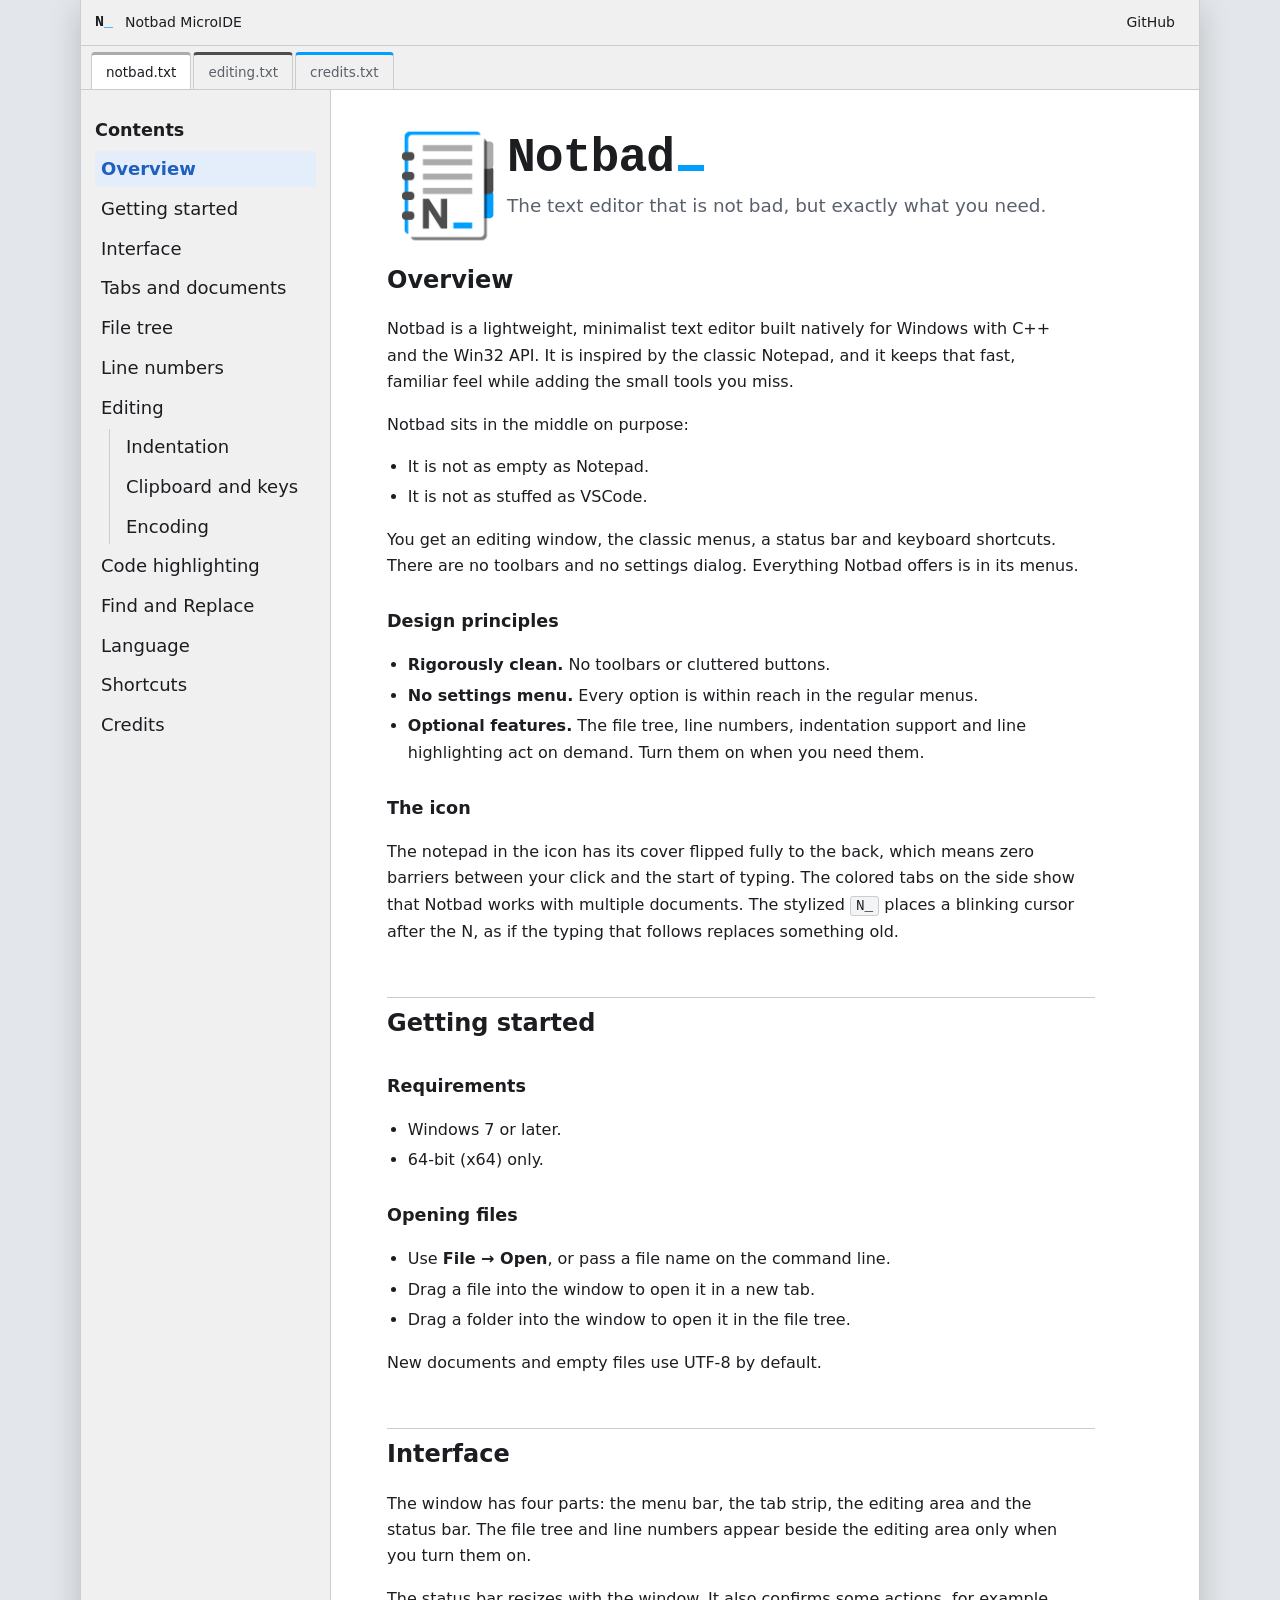
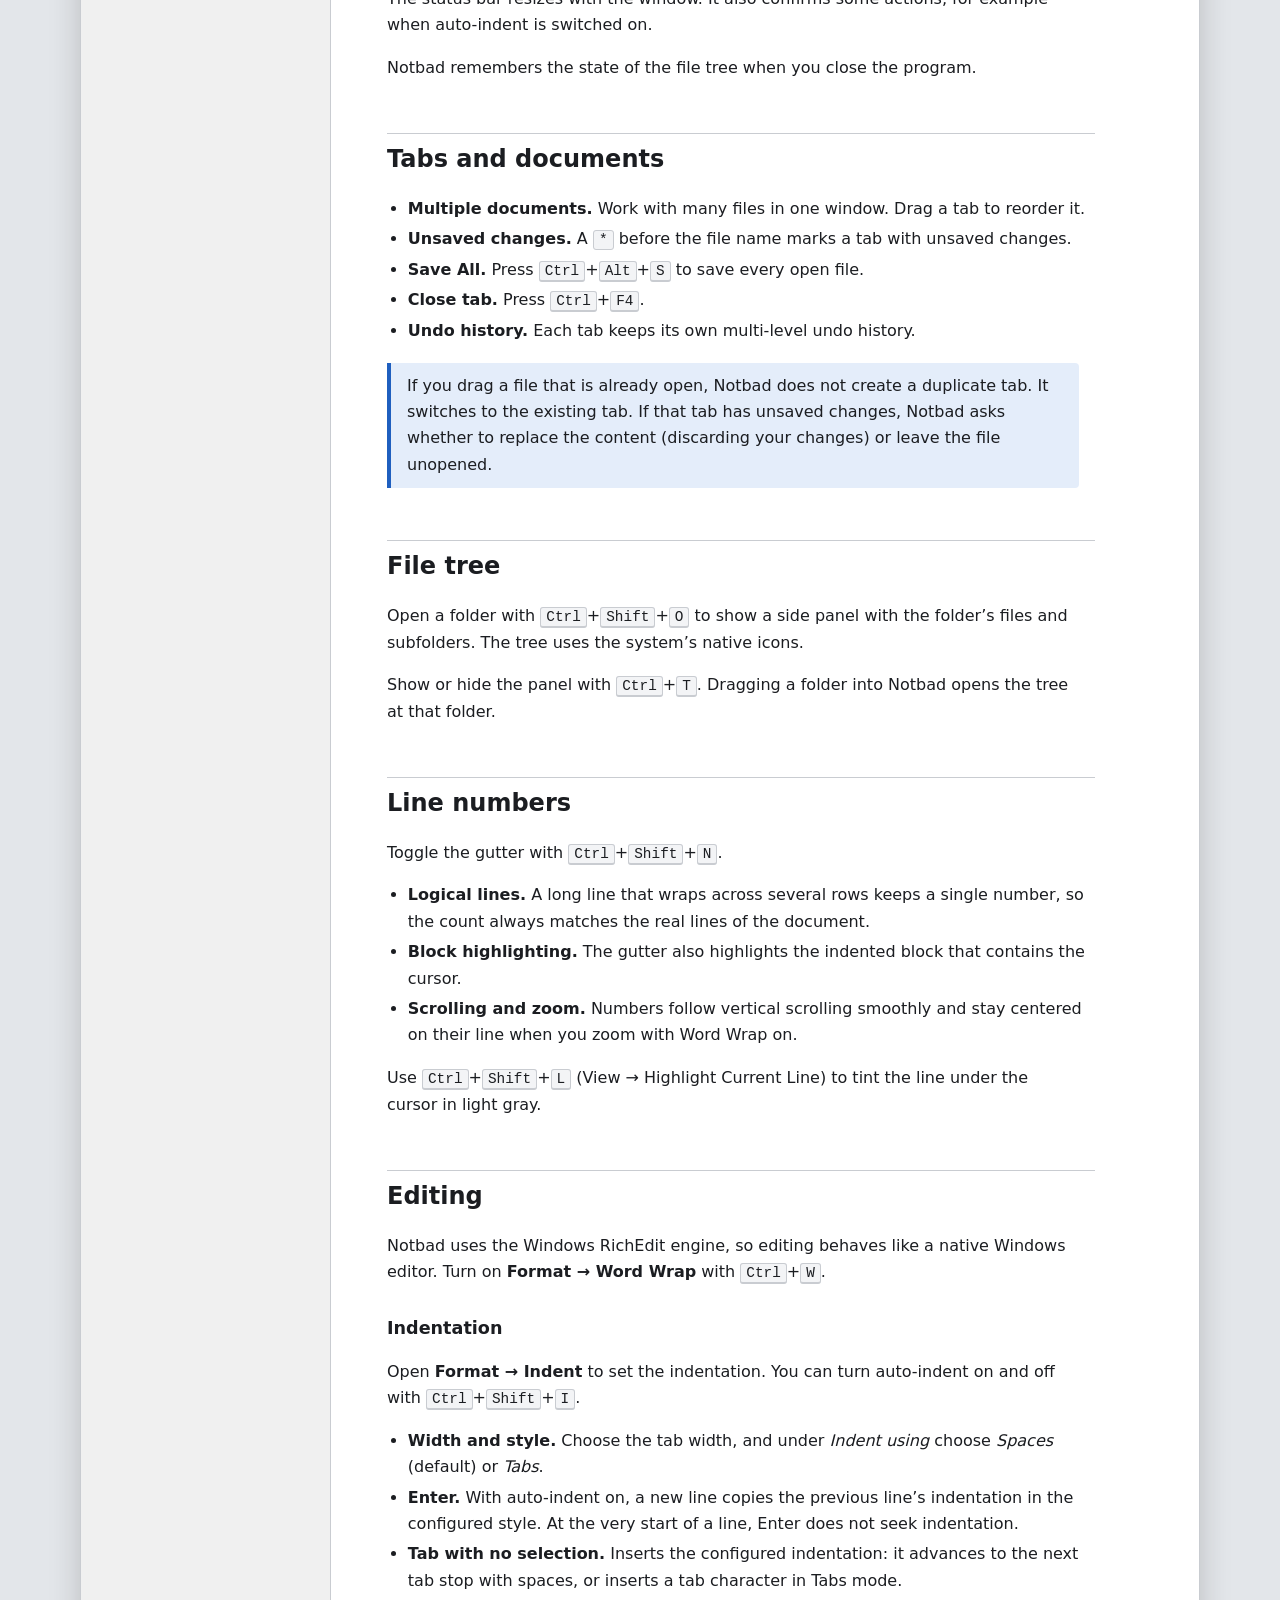
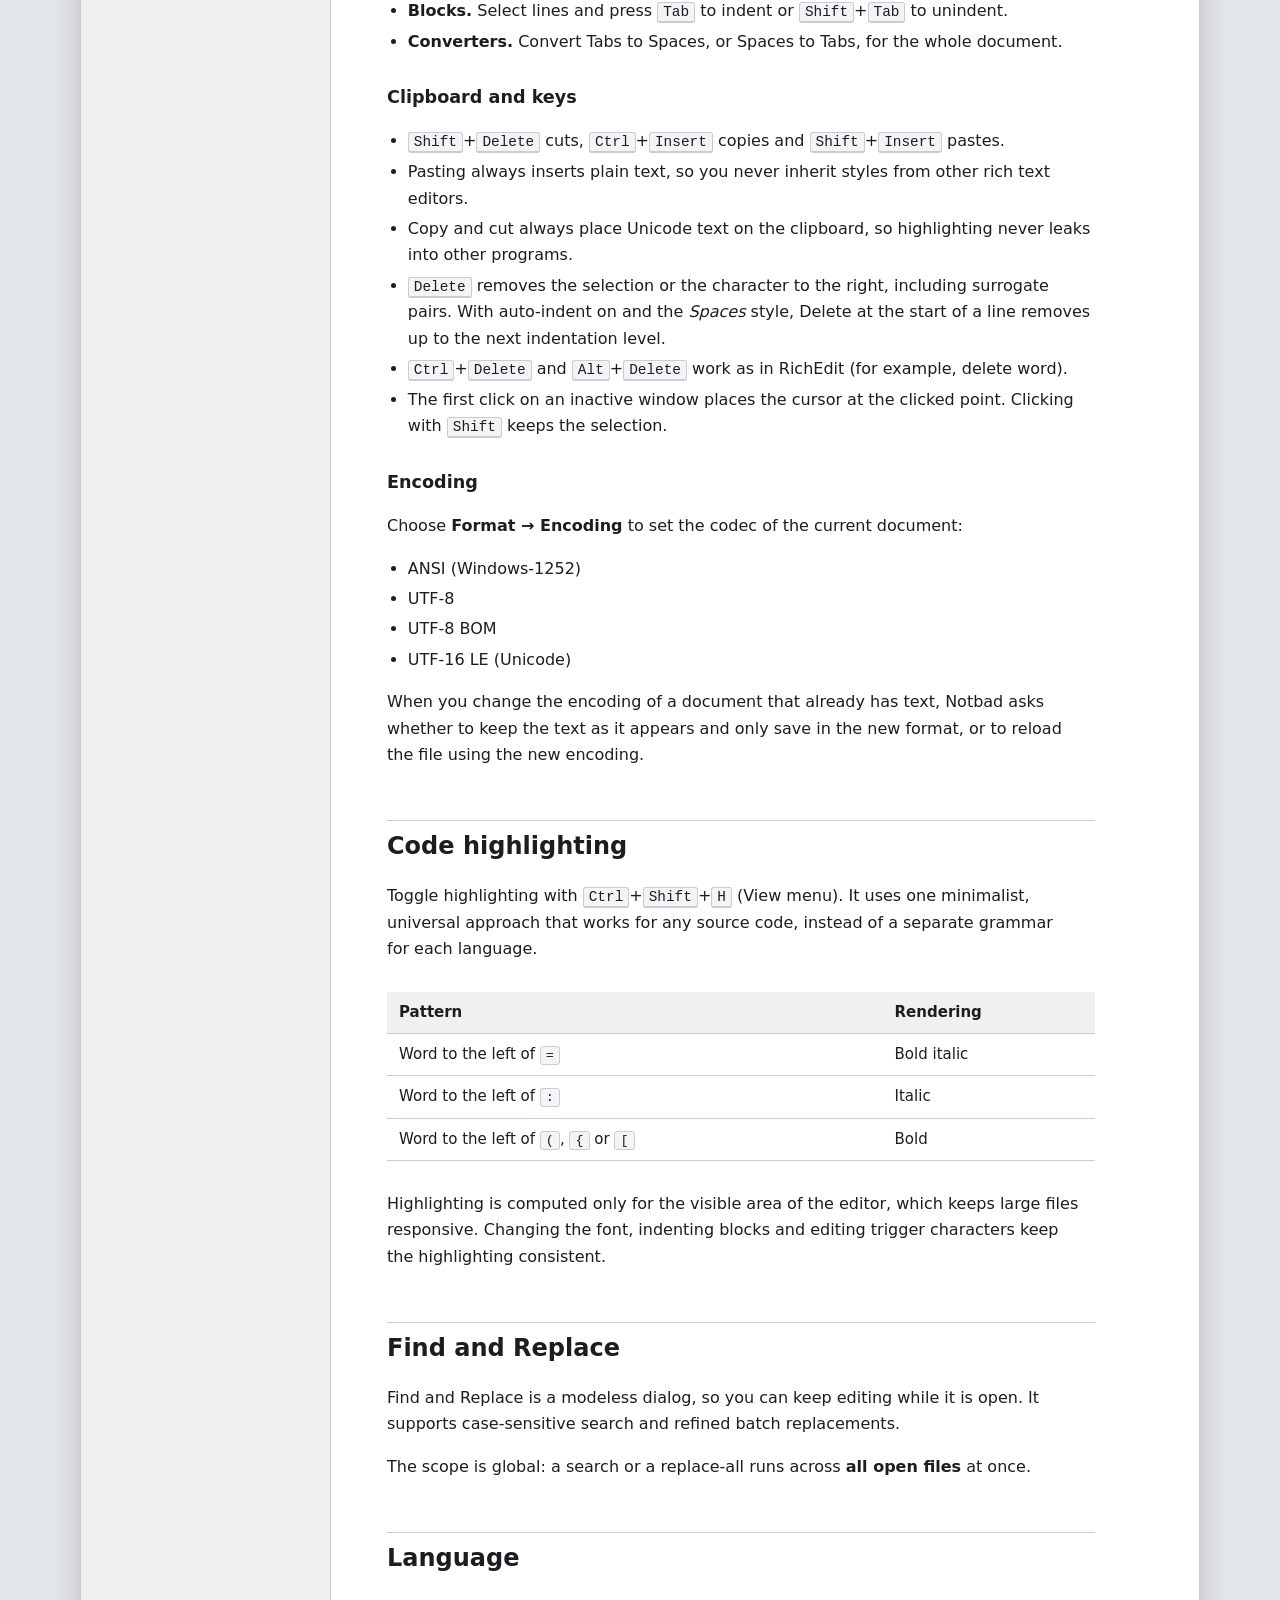
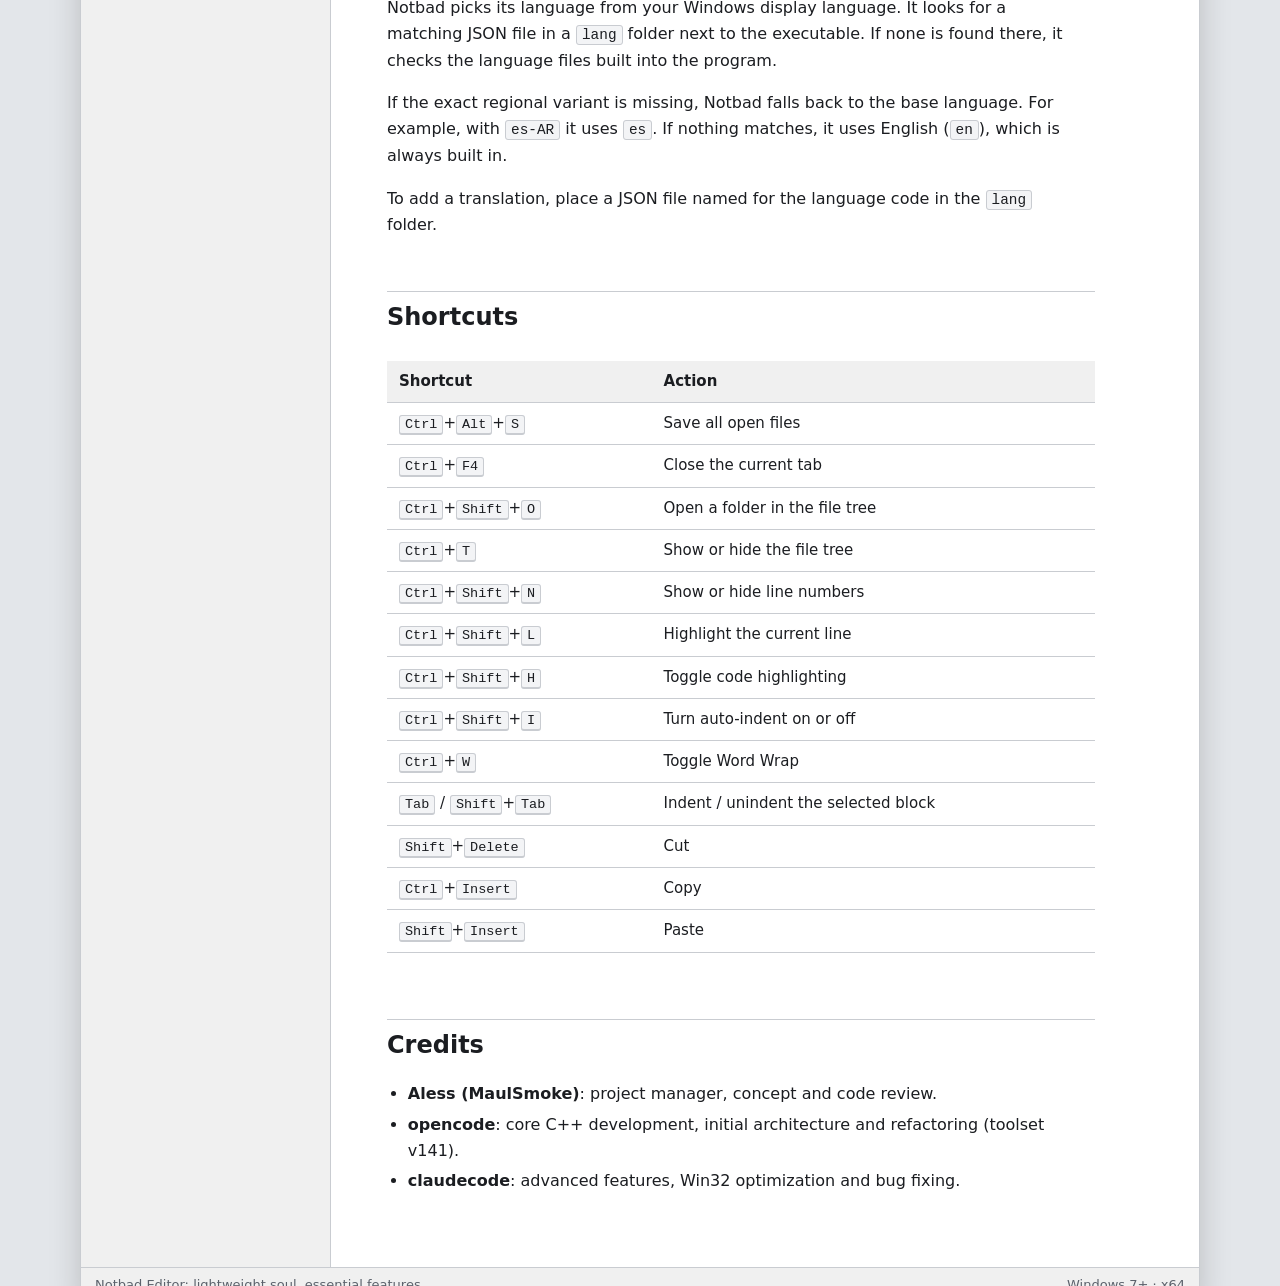
==== commit 776e0f34: "Add files via upload" ====
--- a/docs/index.html
+++ b/docs/index.html
@@ -33,9 +33,9 @@
 .gh:hover{background:var(--accent-soft);color:var(--accent)}
 .logo i{font-style:normal;color:var(--logo-blue)}
 .tabs{display:flex;gap:2px;padding:6px 10px 0;border-bottom:1px solid var(--line);overflow-x:auto}
-.tabs a{display:block;padding:6px 14px;font-size:13.5px;text-decoration:none;color:var(--muted);border:1px solid transparent;border-bottom:0;border-radius:4px 4px 0 0;border-top:3px solid var(--c);white-space:nowrap}
+.tabs a{display:block;padding:6px 14px;font-size:13.5px;text-decoration:none;color:var(--muted);border:1px solid var(--line);border-bottom:0;border-radius:4px 4px 0 0;border-top:3px solid var(--c);white-space:nowrap}
 .tabs a:nth-child(1){--c:var(--tab1)}.tabs a:nth-child(2){--c:var(--tab2)}.tabs a:nth-child(3){--c:var(--tab3)}
-.tabs a[aria-current]{background:var(--paper);color:var(--ink);border-color:var(--line)}
+.tabs a[aria-current]{background:var(--paper);color:var(--ink);border-color:var(--line);border-top-color:var(--c)}
 
 .body{display:grid;grid-template-columns:250px minmax(0,1fr);background:var(--paper)}
 nav.tree{background:var(--win);border-right:1px solid var(--line);padding:18px 14px;font-size:18px;}
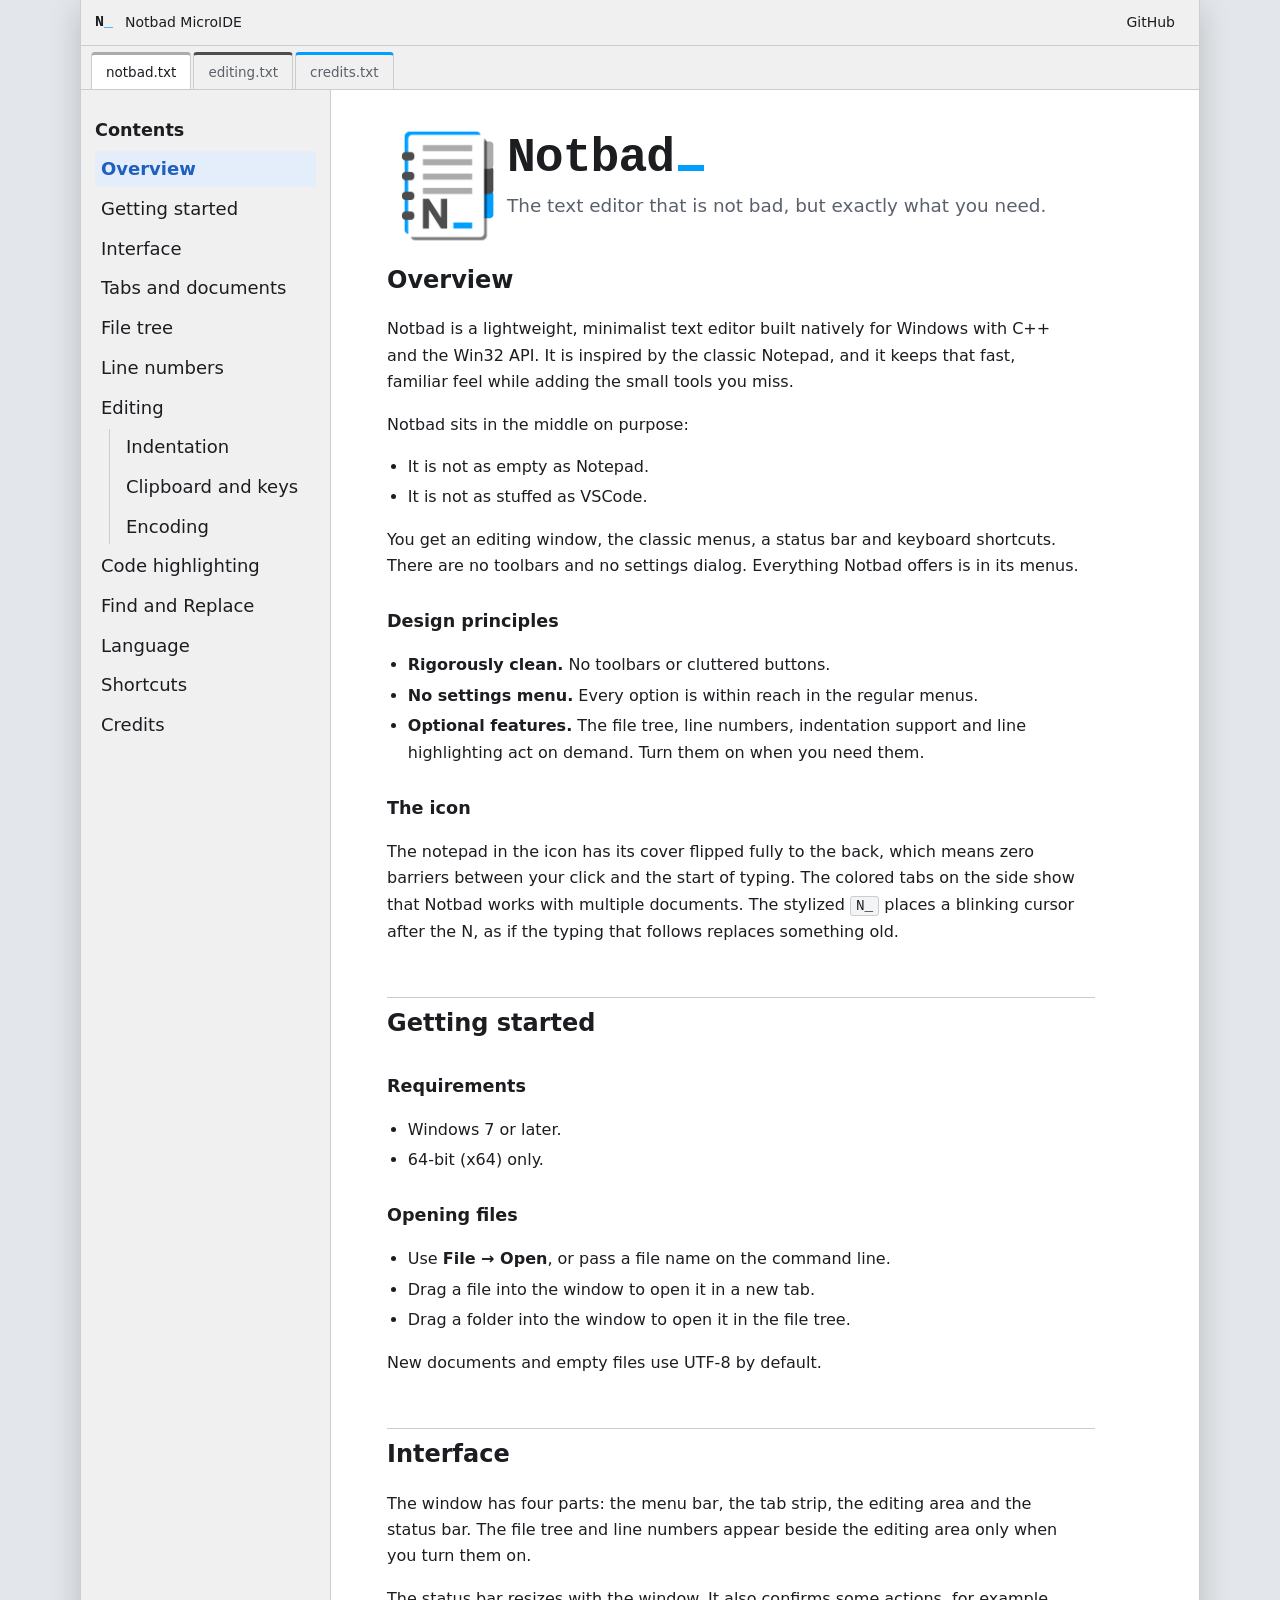
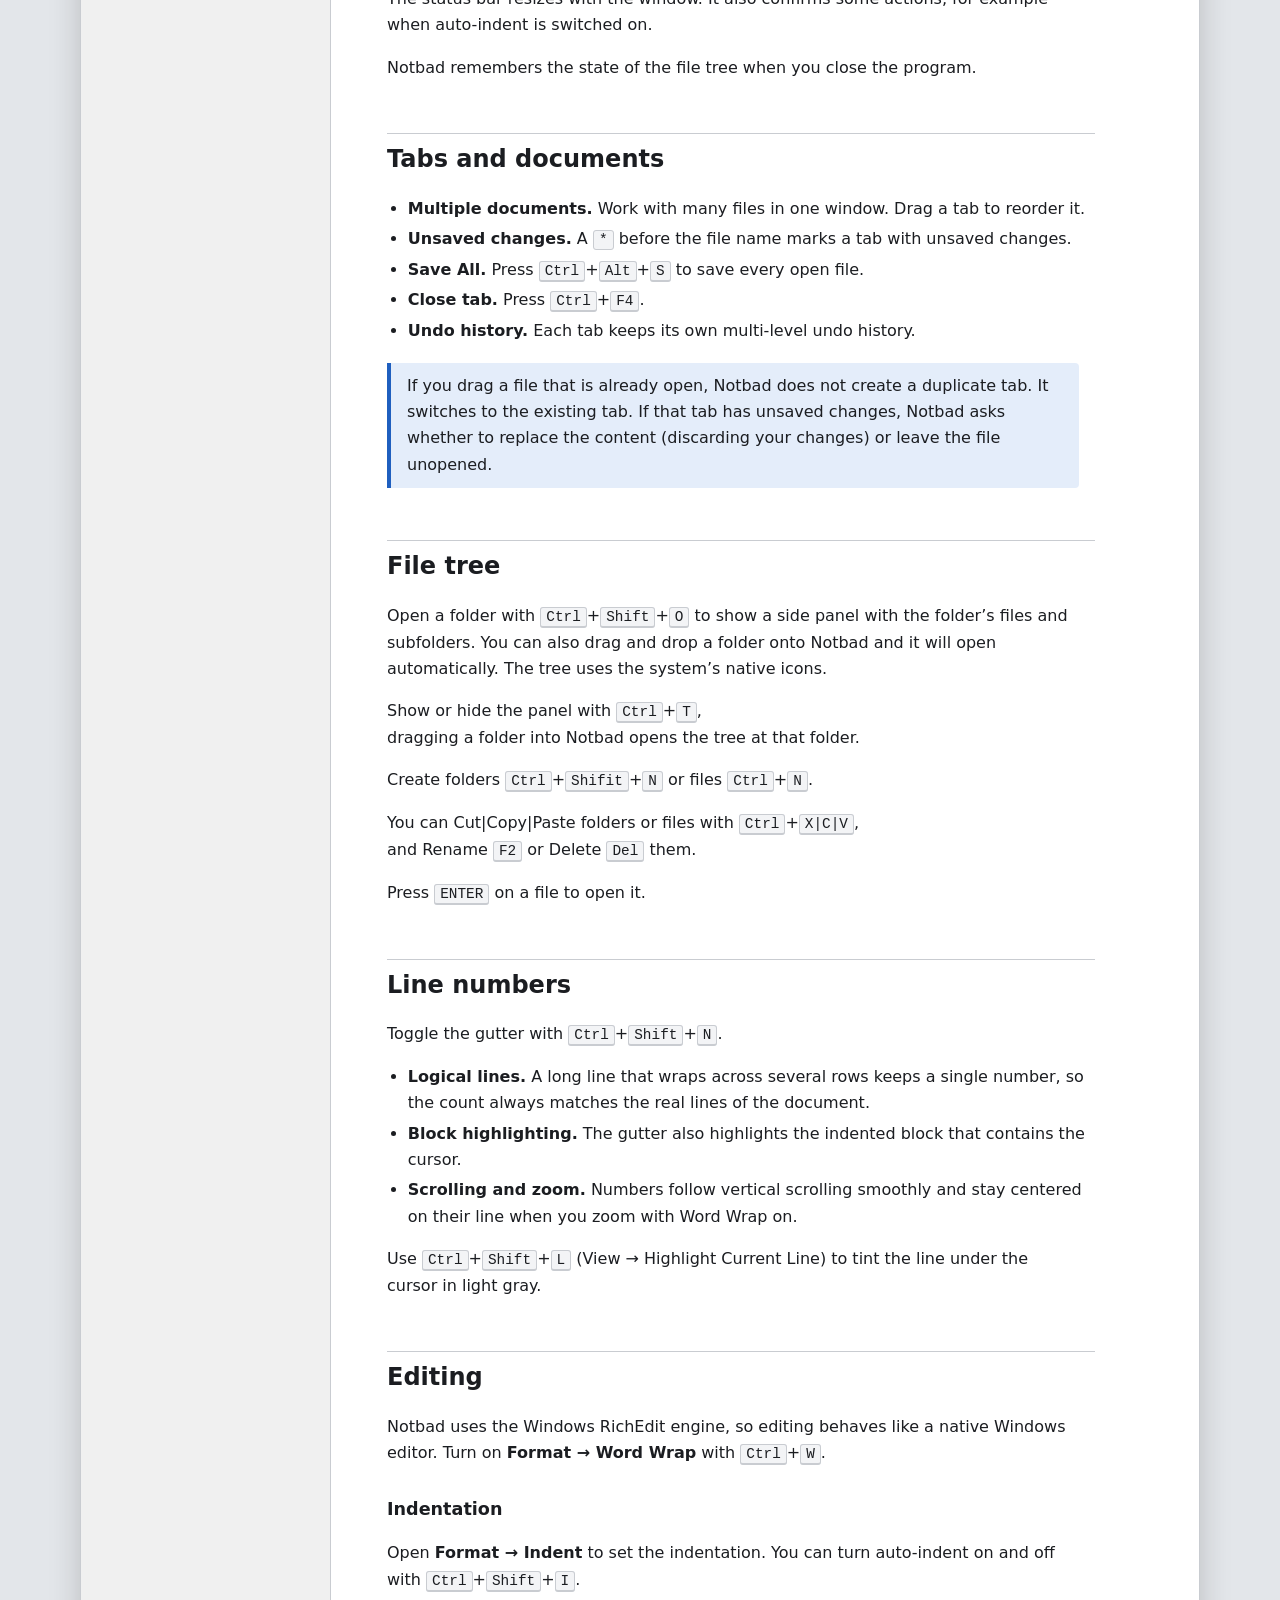
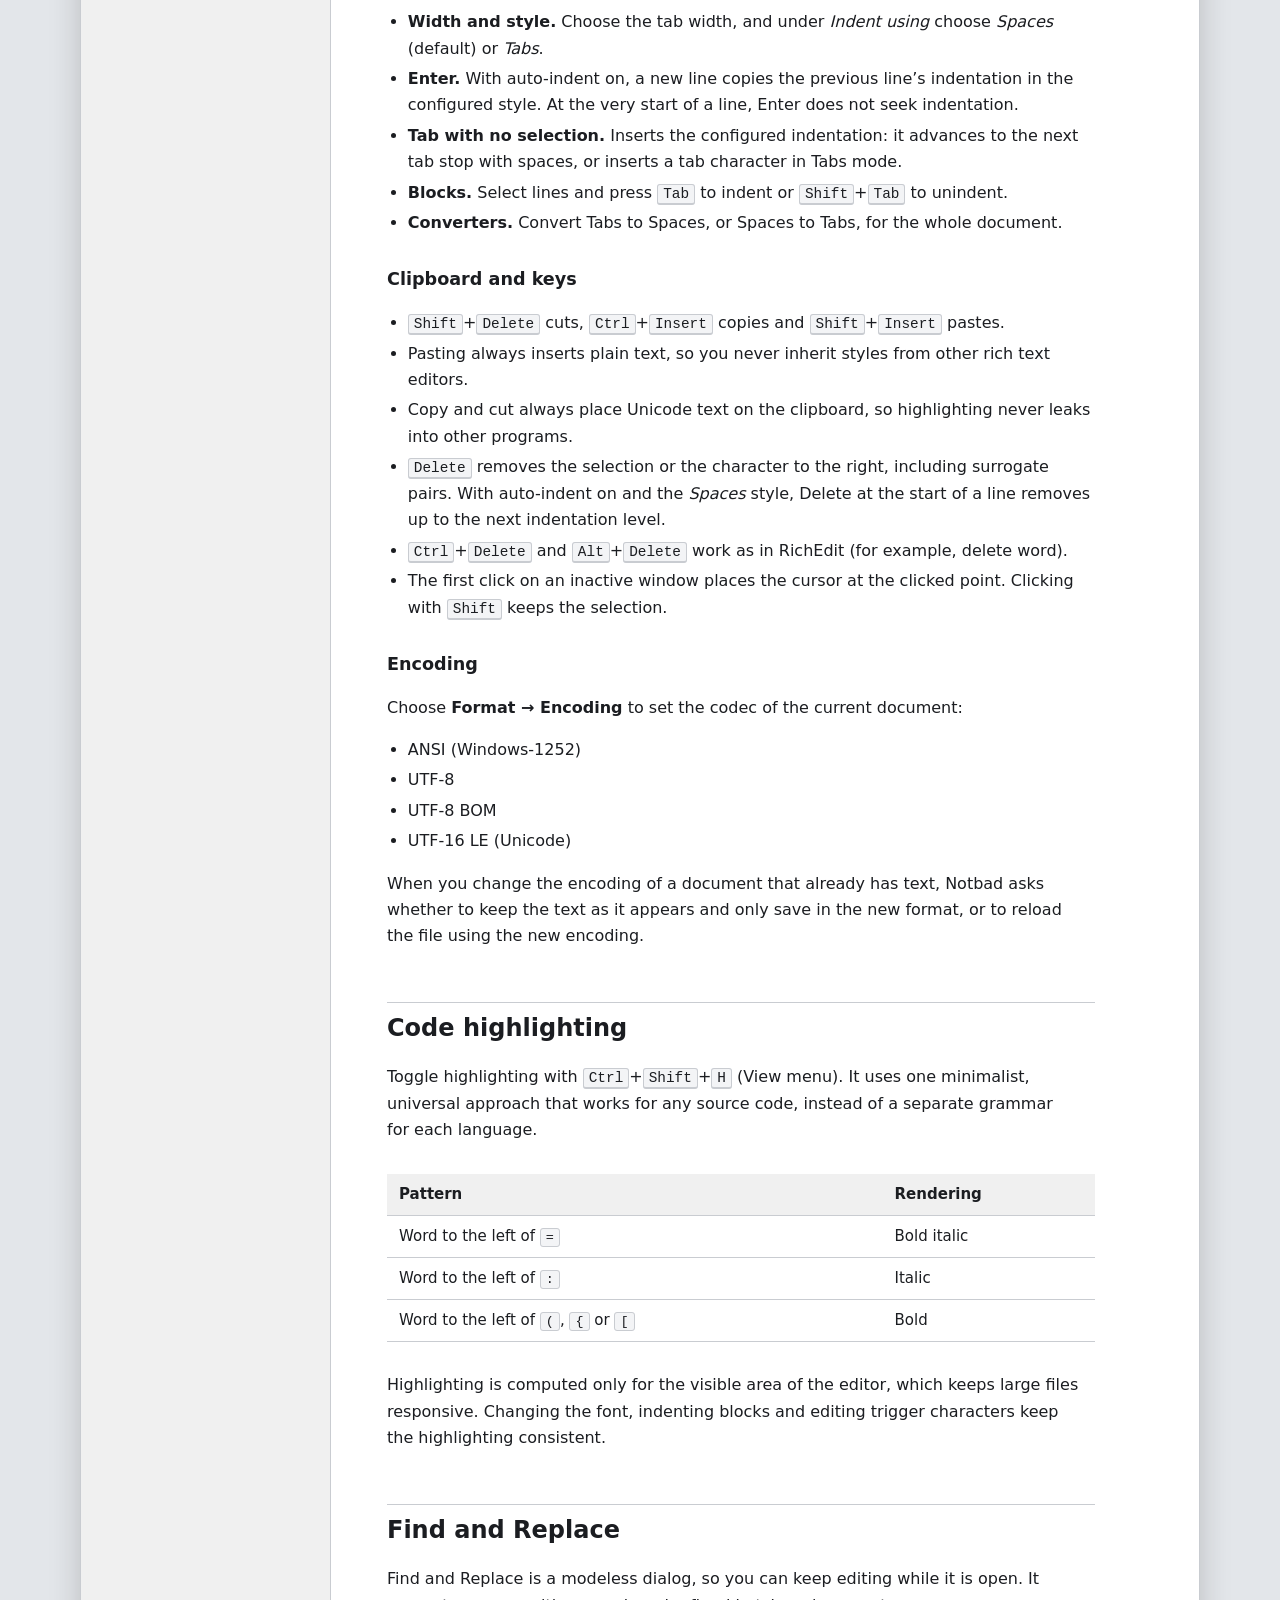
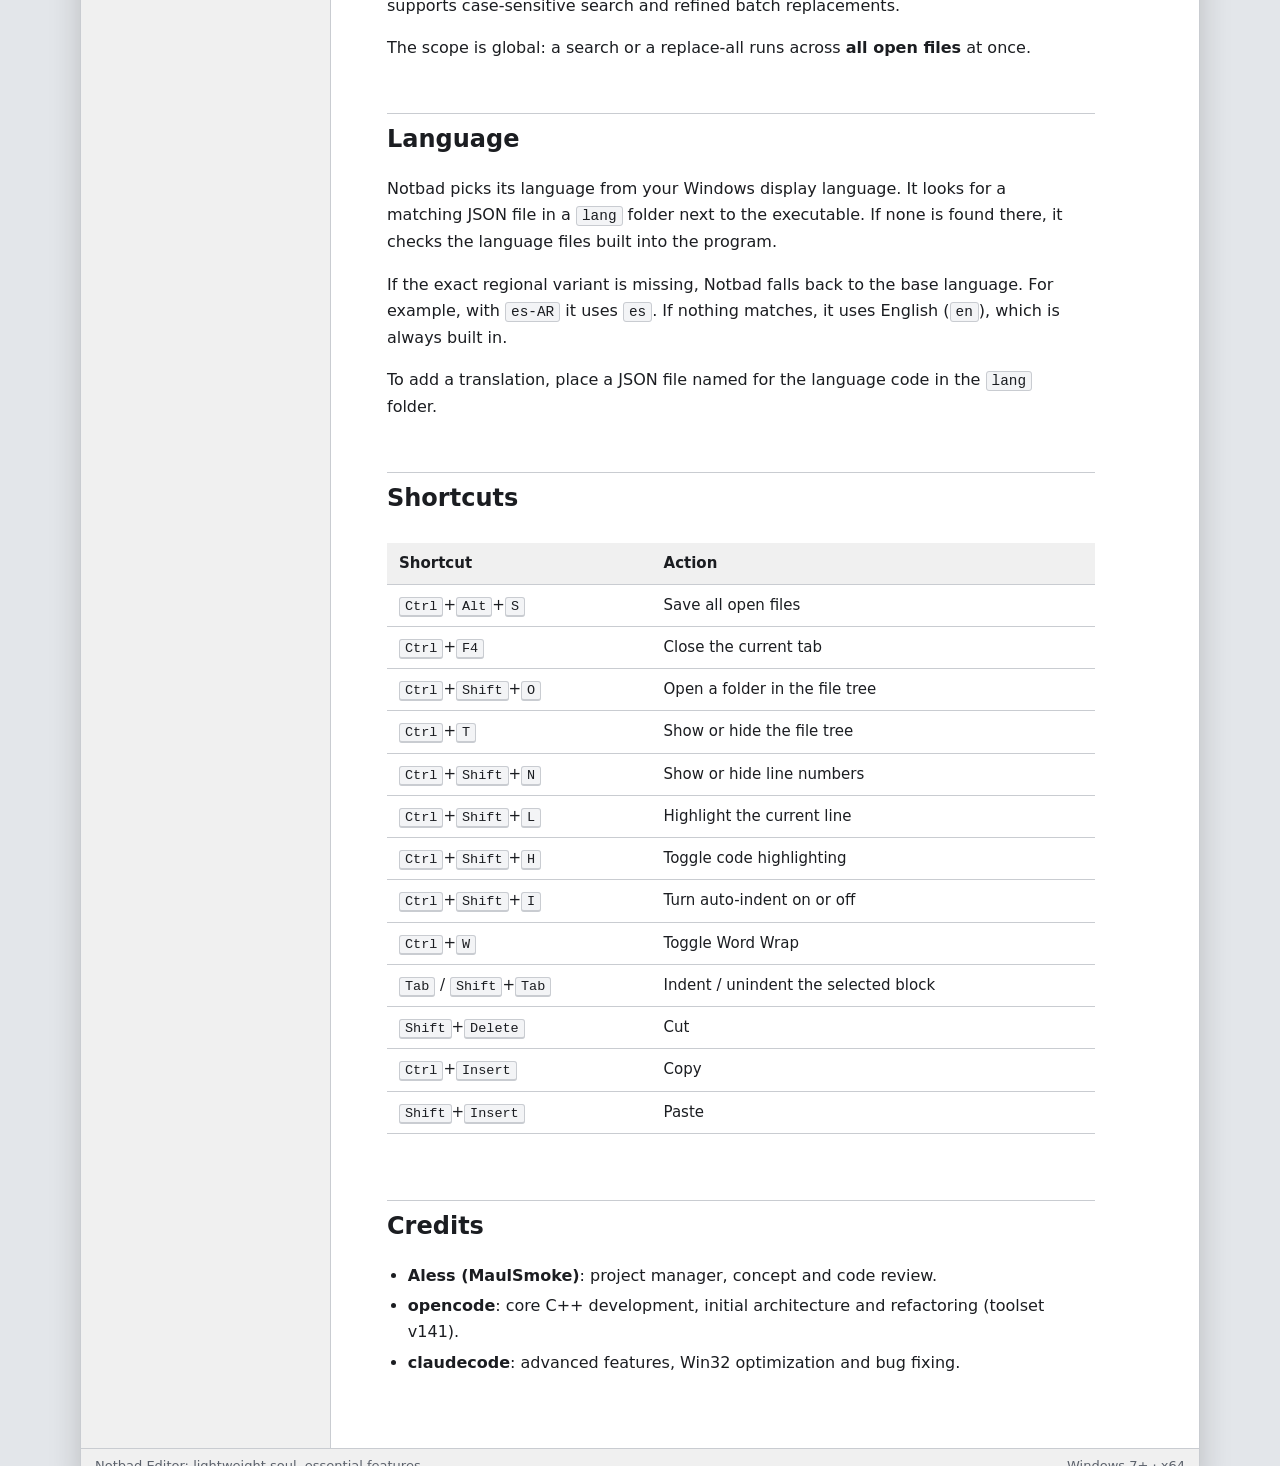
==== commit abf01009: "Add files via upload" ====
--- a/docs/index.html
+++ b/docs/index.html
@@ -13,10 +13,6 @@
   --logo-blue:#009eff; --tab1:#ababab; --tab2:#4d4d4d; --tab3:#009eff;
   --mono:Consolas,"Cascadia Mono","SFMono-Regular",Menlo,monospace;
   --sans:"Segoe UI",system-ui,-apple-system,Roboto,"Helvetica Neue",Arial,sans-serif;
-}
-@media (prefers-color-scheme:dark){
-  :root{--desk:#14161a; --win:#2a2d33; --paper:#1d2025; --ink:#e6e8eb; --muted:#9aa1ab;
-    --line:#3a3e46; --accent:#6aa3f5; --accent-soft:#22314a; --code:#262a31; --tab2:#8a8f98;}
 }
 *{box-sizing:border-box}
 html{scroll-behavior:smooth;scroll-padding-top:calc(var(--topbar-h,90px) + 16px)}
@@ -214,8 +210,11 @@
 
       <section id="tree">
         <h2>File tree</h2>
-        <p>Open a folder with <kbd>Ctrl</kbd>+<kbd>Shift</kbd>+<kbd>O</kbd> to show a side panel with the folder’s files and subfolders. The tree uses the system’s native icons.</p>
-        <p>Show or hide the panel with <kbd>Ctrl</kbd>+<kbd>T</kbd>. Dragging a folder into Notbad opens the tree at that folder.</p>
+        <p>Open a folder with <kbd>Ctrl</kbd>+<kbd>Shift</kbd>+<kbd>O</kbd> to show a side panel with the folder’s files and subfolders. You can also drag and drop a folder onto Notbad and it will open automatically. The tree uses the system’s native icons.</p>
+        <p>Show or hide the panel with <kbd>Ctrl</kbd>+<kbd>T</kbd>, <br>dragging a folder into Notbad opens the tree at that folder.</p>
+        <p>Create folders <kbd>Ctrl</kbd>+<kbd>Shifit</kbd>+<kbd>N</kbd> or files <kbd>Ctrl</kbd>+<kbd>N</kbd>.</p>
+        <p>You can Cut|Copy|Paste folders or files with <kbd>Ctrl</kbd>+<kbd>X|C|V</kbd>, <br>and Rename <kbd>F2</kbd> or Delete <kbd>Del</kbd> them.</p>
+        <p>Press <kbd>ENTER</kbd> on a file to open it.</p>
       </section>
 
       <section id="lines">
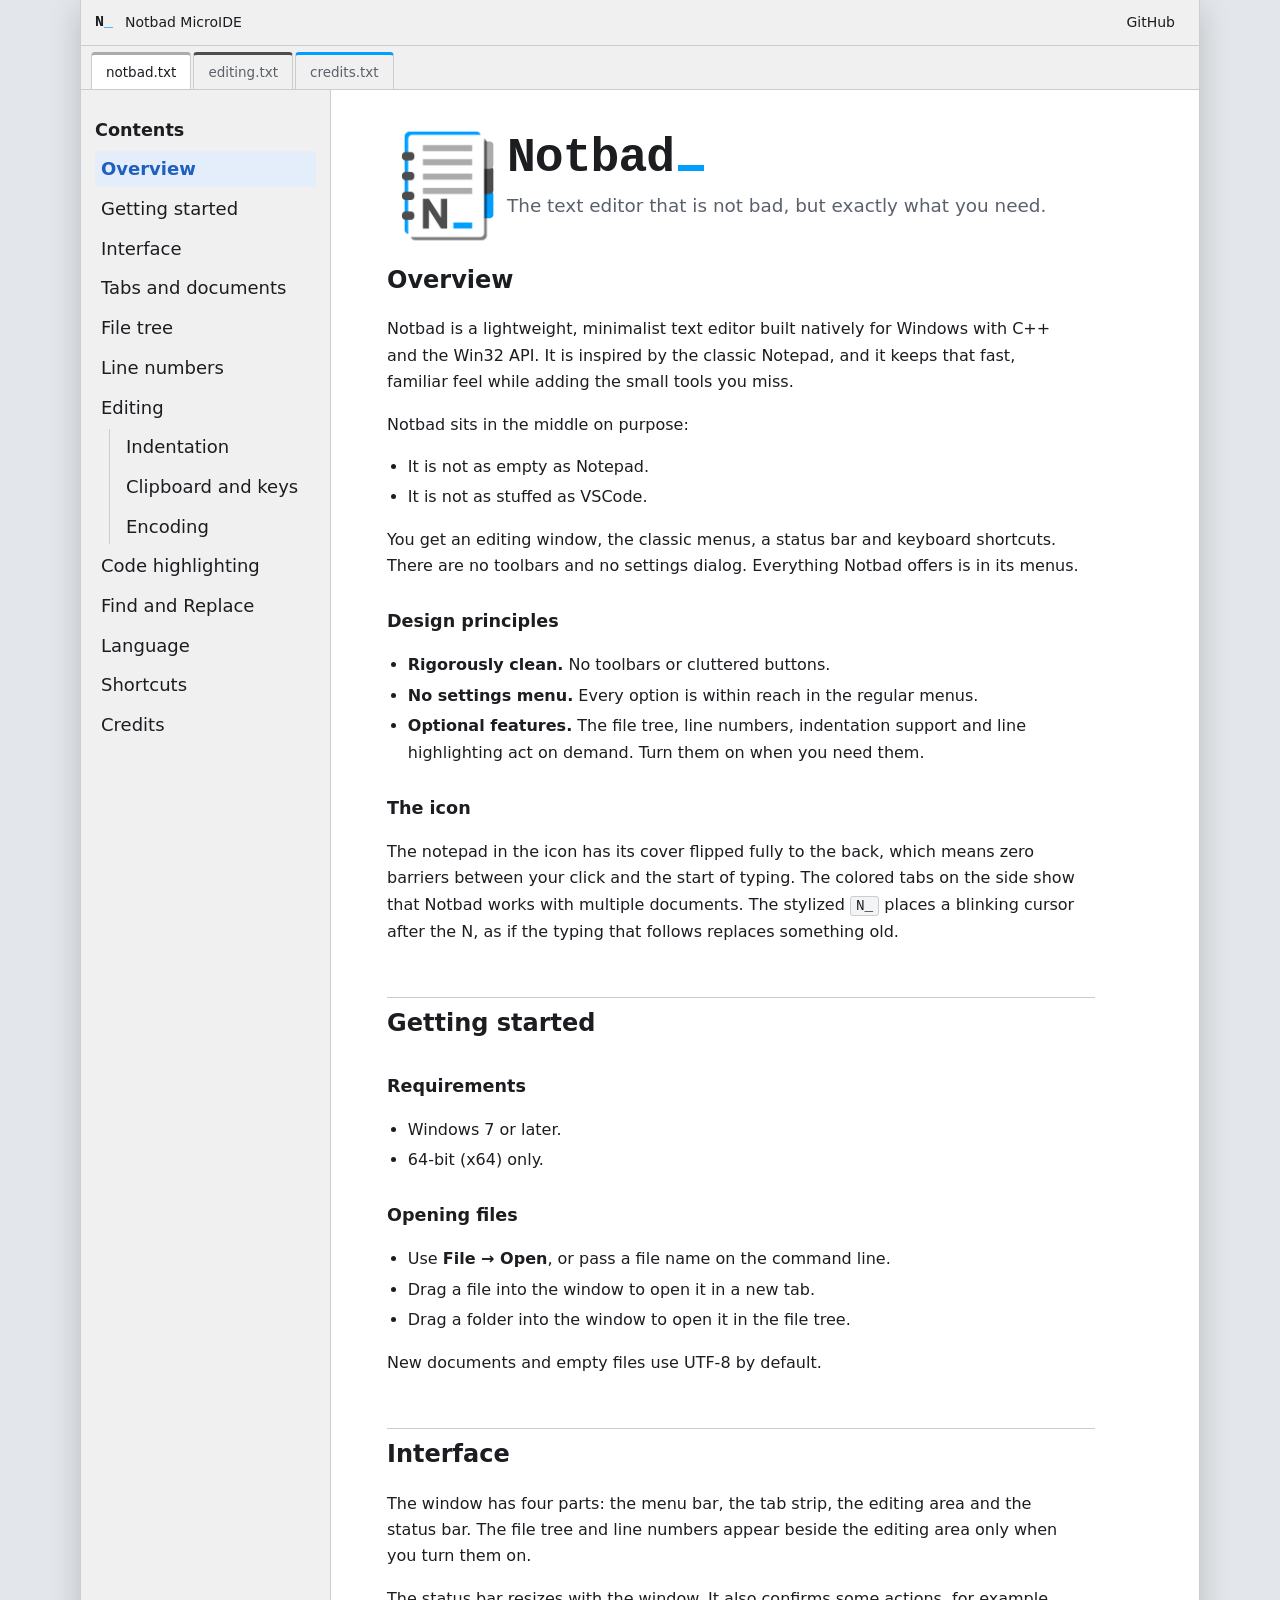
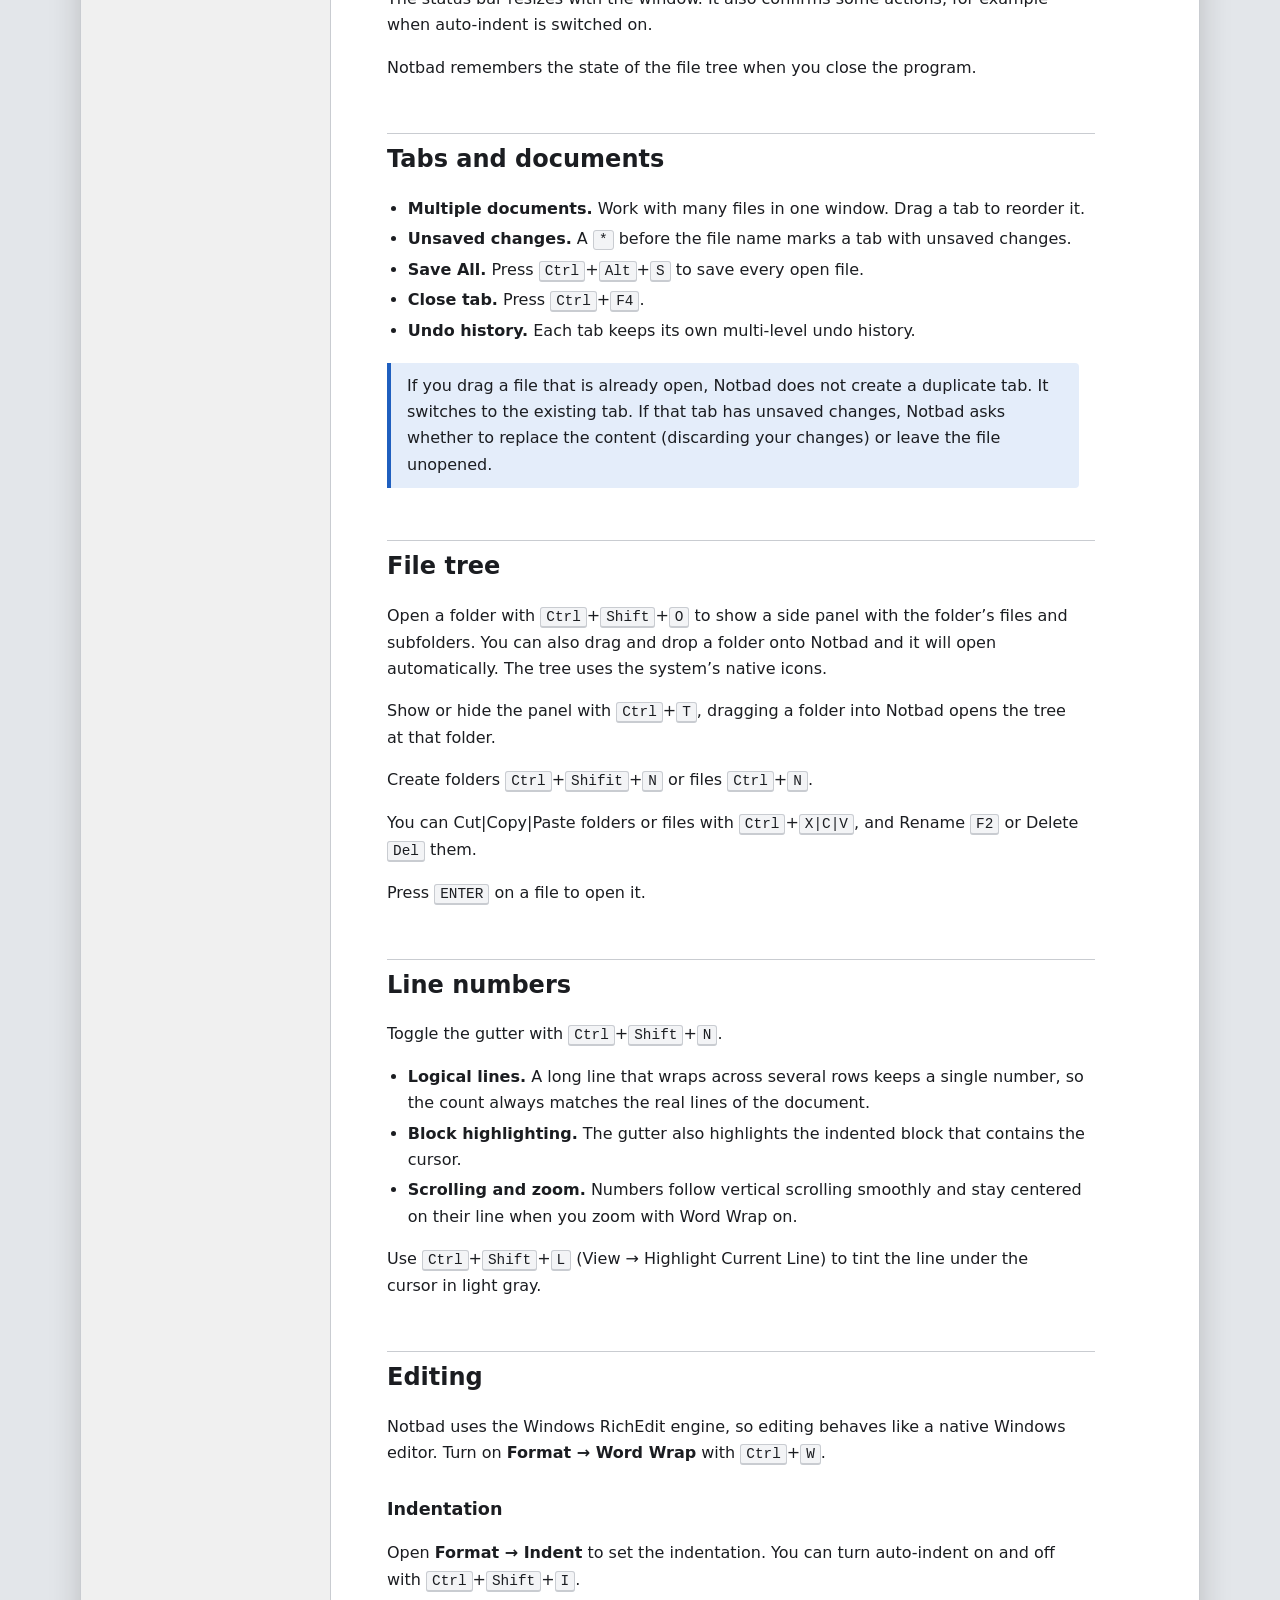
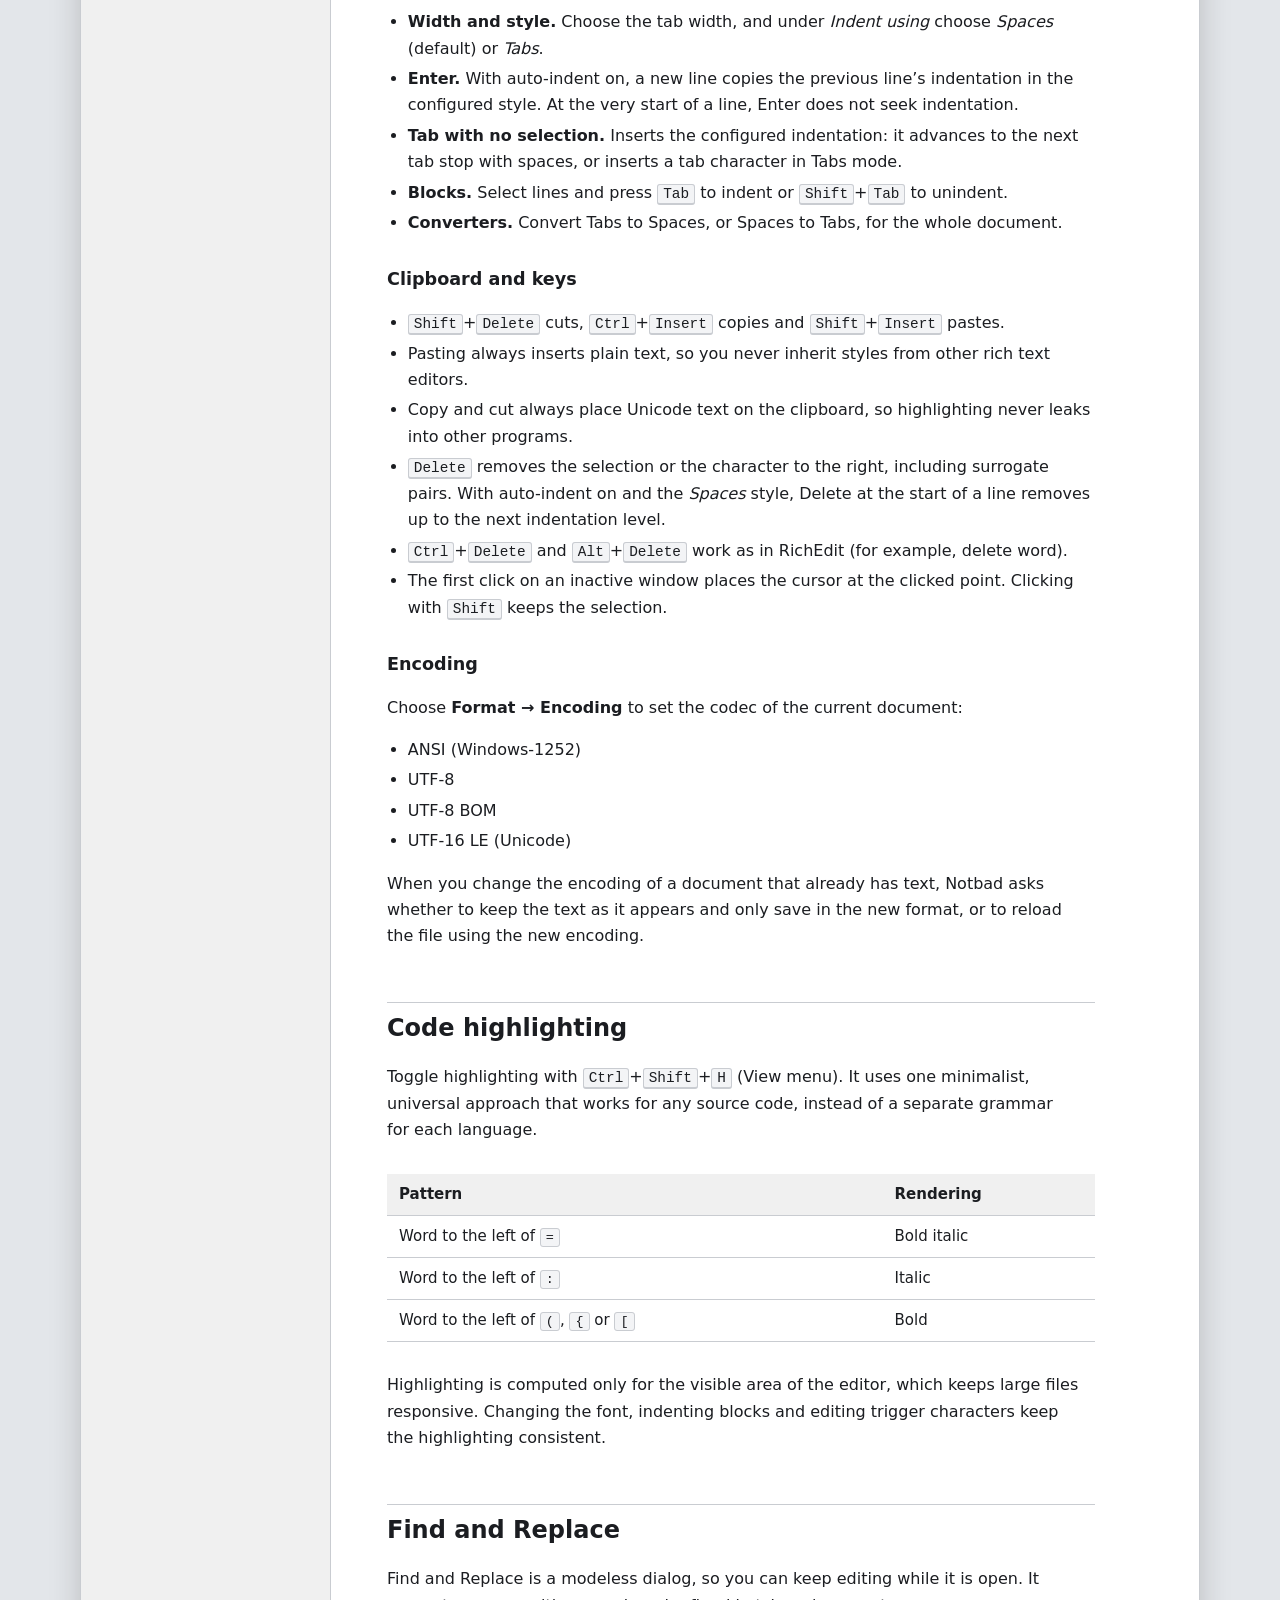
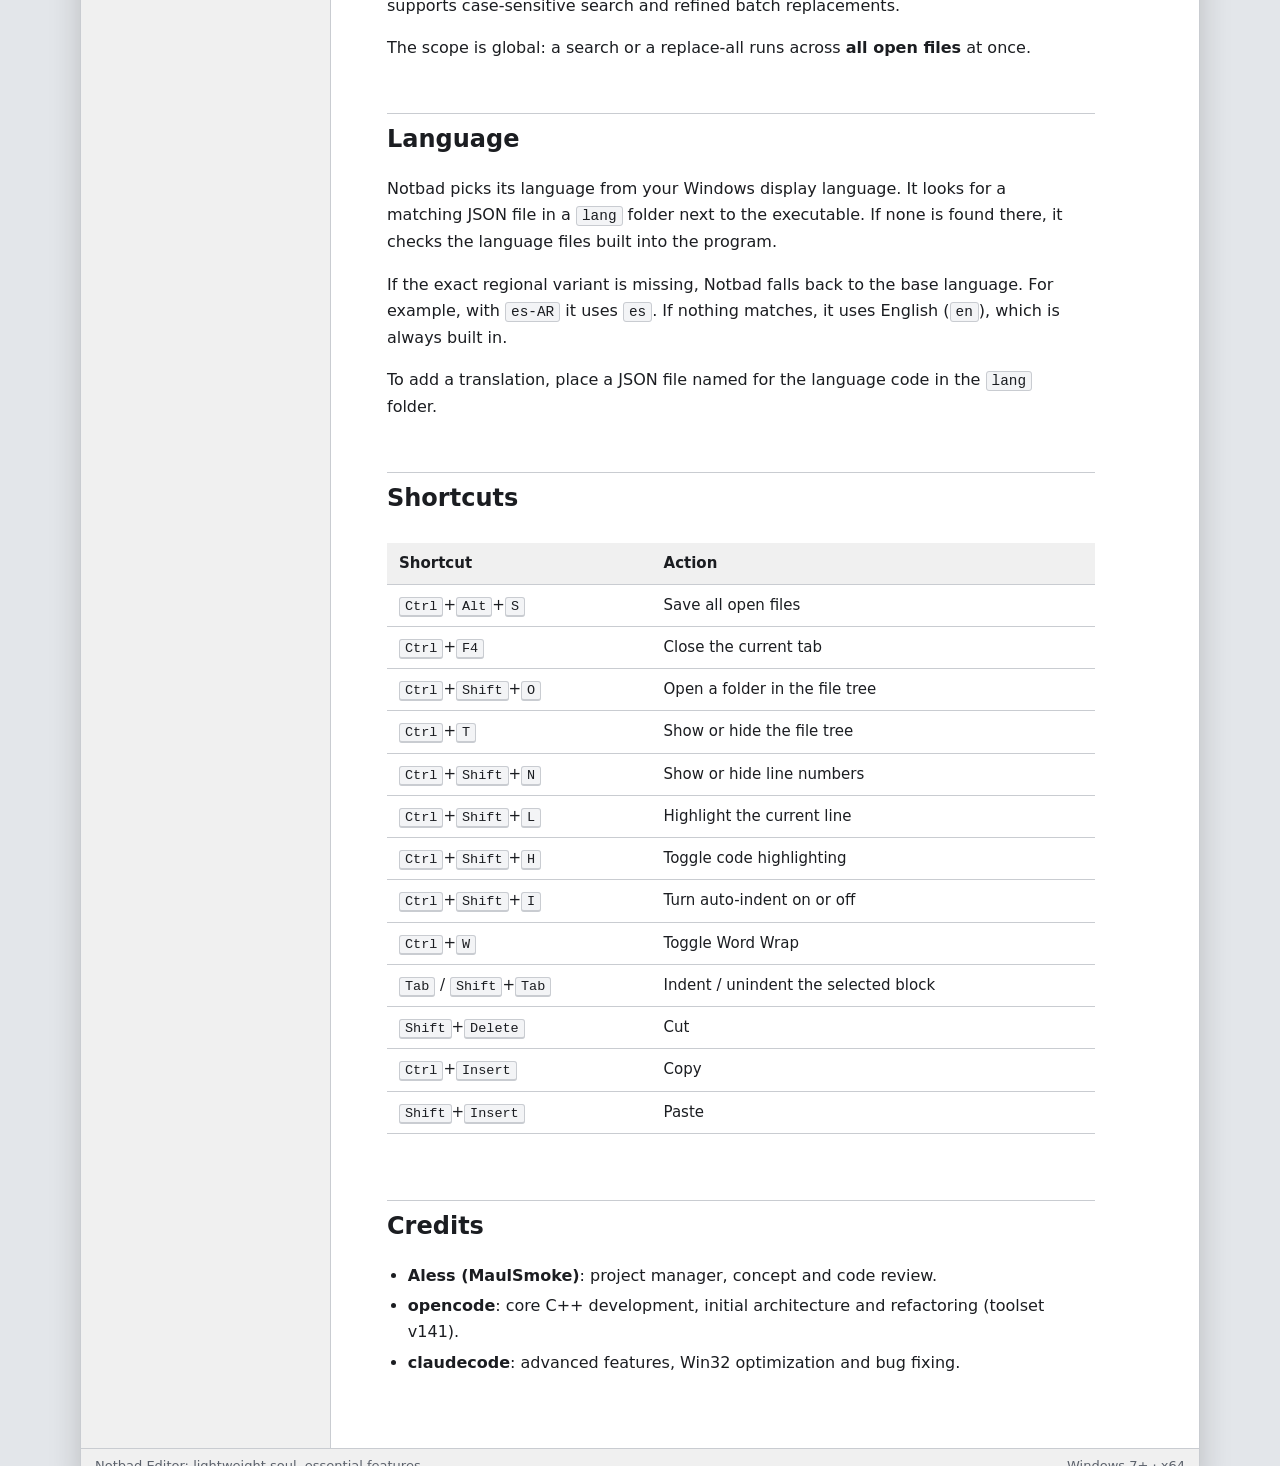
==== commit 0d3dae93: "Add files via upload" ====
--- a/docs/index.html
+++ b/docs/index.html
@@ -211,9 +211,9 @@
       <section id="tree">
         <h2>File tree</h2>
         <p>Open a folder with <kbd>Ctrl</kbd>+<kbd>Shift</kbd>+<kbd>O</kbd> to show a side panel with the folder’s files and subfolders. You can also drag and drop a folder onto Notbad and it will open automatically. The tree uses the system’s native icons.</p>
-        <p>Show or hide the panel with <kbd>Ctrl</kbd>+<kbd>T</kbd>, <br>dragging a folder into Notbad opens the tree at that folder.</p>
+        <p>Show or hide the panel with <kbd>Ctrl</kbd>+<kbd>T</kbd>, dragging a folder into Notbad opens the tree at that folder.</p>
         <p>Create folders <kbd>Ctrl</kbd>+<kbd>Shifit</kbd>+<kbd>N</kbd> or files <kbd>Ctrl</kbd>+<kbd>N</kbd>.</p>
-        <p>You can Cut|Copy|Paste folders or files with <kbd>Ctrl</kbd>+<kbd>X|C|V</kbd>, <br>and Rename <kbd>F2</kbd> or Delete <kbd>Del</kbd> them.</p>
+        <p>You can Cut|Copy|Paste folders or files with <kbd>Ctrl</kbd>+<kbd>X|C|V</kbd>, and Rename <kbd>F2</kbd> or Delete <kbd>Del</kbd> them.</p>
         <p>Press <kbd>ENTER</kbd> on a file to open it.</p>
       </section>
 
